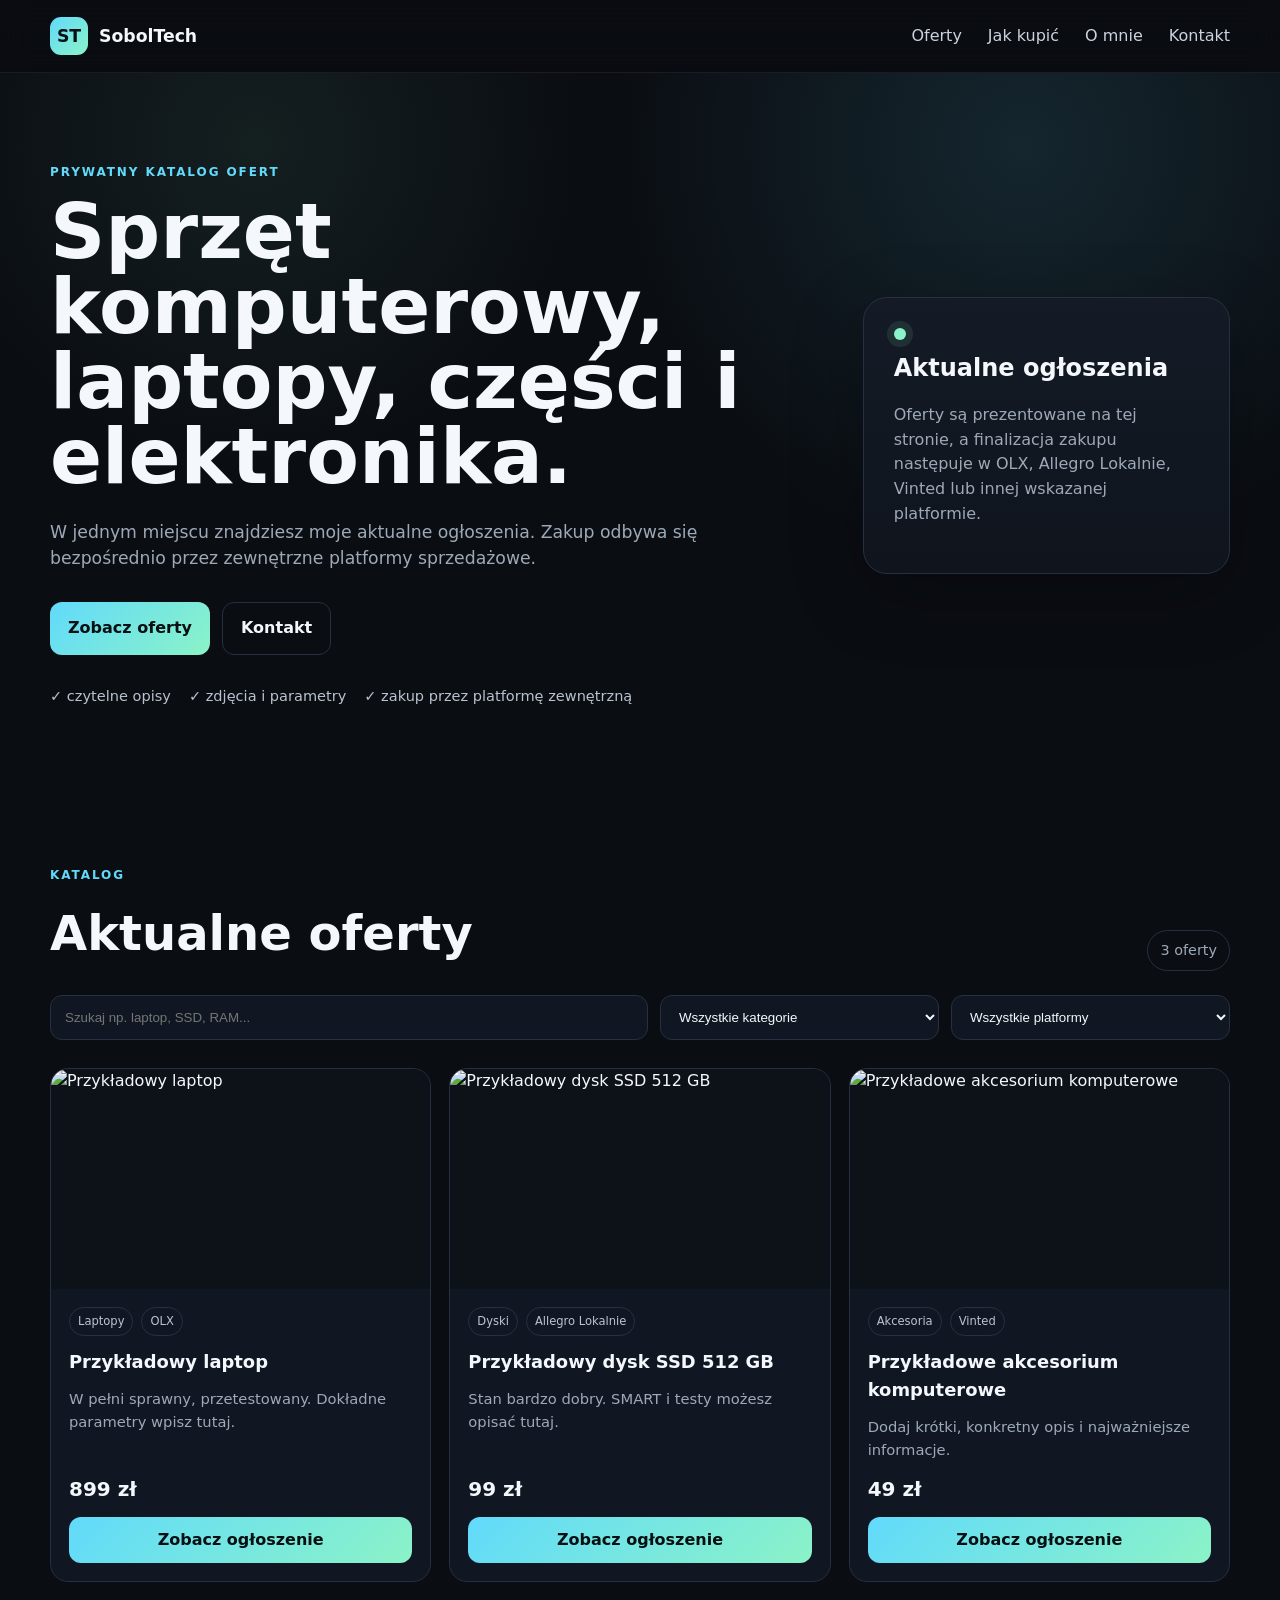
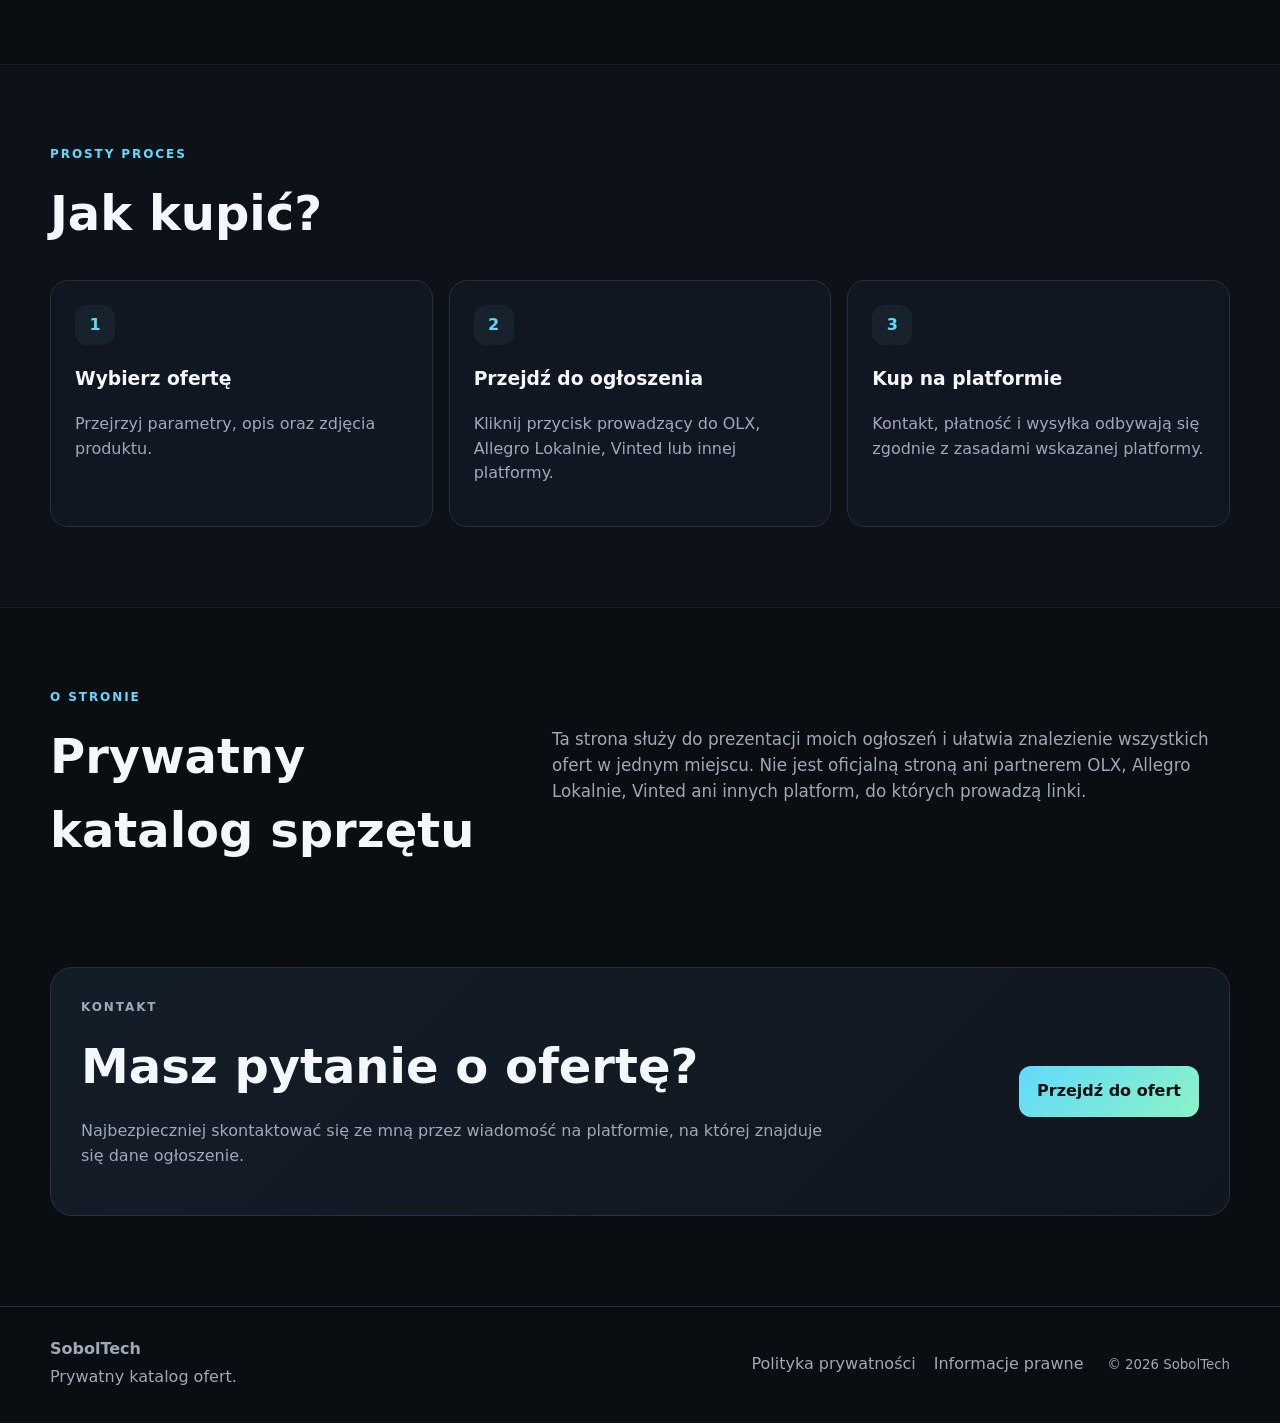
==== index.html @ be0f94f0 "Add files via upload" ====
<!doctype html>
<html lang="pl">
<head>
  <meta charset="utf-8" />
  <meta name="viewport" content="width=device-width, initial-scale=1" />
  <meta name="description" content="Prywatny katalog ofert sprzętu komputerowego, laptopów, części i elektroniki." />
  <title>SobolTech — sprzęt, części i elektronika</title>
  <link rel="stylesheet" href="styles.css" />
</head>
<body>
  <header class="site-header">
    <div class="container nav-wrap">
      <a class="brand" href="#start" aria-label="SobolTech — strona główna">
        <span class="brand-mark">ST</span>
        <span>SobolTech</span>
      </a>
      <button class="menu-btn" id="menuBtn" aria-label="Otwórz menu">☰</button>
      <nav id="mainNav">
        <a href="#oferty">Oferty</a>
        <a href="#jak-kupic">Jak kupić</a>
        <a href="#o-mnie">O mnie</a>
        <a href="#kontakt">Kontakt</a>
      </nav>
    </div>
  </header>

  <main>
    <section class="hero" id="start">
      <div class="container hero-grid">
        <div>
          <p class="eyebrow">PRYWATNY KATALOG OFERT</p>
          <h1>Sprzęt komputerowy, laptopy, części i elektronika.</h1>
          <p class="hero-text">W jednym miejscu znajdziesz moje aktualne ogłoszenia. Zakup odbywa się bezpośrednio przez zewnętrzne platformy sprzedażowe.</p>
          <div class="hero-actions">
            <a class="btn primary" href="#oferty">Zobacz oferty</a>
            <a class="btn ghost" href="#kontakt">Kontakt</a>
          </div>
          <div class="trust-row">
            <span>✓ czytelne opisy</span>
            <span>✓ zdjęcia i parametry</span>
            <span>✓ zakup przez platformę zewnętrzną</span>
          </div>
        </div>
        <aside class="hero-card">
          <div class="status-dot"></div>
          <h2>Aktualne ogłoszenia</h2>
          <p>Oferty są prezentowane na tej stronie, a finalizacja zakupu następuje w OLX, Allegro Lokalnie, Vinted lub innej wskazanej platformie.</p>
        </aside>
      </div>
    </section>

    <section class="catalog" id="oferty">
      <div class="container">
        <div class="section-head">
          <div>
            <p class="eyebrow">KATALOG</p>
            <h2>Aktualne oferty</h2>
          </div>
          <span id="resultsCount" class="count-badge"></span>
        </div>

        <div class="filters">
          <input id="searchInput" type="search" placeholder="Szukaj np. laptop, SSD, RAM..." />
          <select id="categoryFilter">
            <option value="all">Wszystkie kategorie</option>
          </select>
          <select id="platformFilter">
            <option value="all">Wszystkie platformy</option>
          </select>
        </div>

        <div id="productGrid" class="product-grid"></div>
      </div>
    </section>

    <section class="info-section" id="jak-kupic">
      <div class="container">
        <p class="eyebrow">PROSTY PROCES</p>
        <h2>Jak kupić?</h2>
        <div class="steps">
          <article><span>1</span><h3>Wybierz ofertę</h3><p>Przejrzyj parametry, opis oraz zdjęcia produktu.</p></article>
          <article><span>2</span><h3>Przejdź do ogłoszenia</h3><p>Kliknij przycisk prowadzący do OLX, Allegro Lokalnie, Vinted lub innej platformy.</p></article>
          <article><span>3</span><h3>Kup na platformie</h3><p>Kontakt, płatność i wysyłka odbywają się zgodnie z zasadami wskazanej platformy.</p></article>
        </div>
      </div>
    </section>

    <section class="about" id="o-mnie">
      <div class="container about-grid">
        <div>
          <p class="eyebrow">O STRONIE</p>
          <h2>Prywatny katalog sprzętu</h2>
        </div>
        <p>Ta strona służy do prezentacji moich ogłoszeń i ułatwia znalezienie wszystkich ofert w jednym miejscu. Nie jest oficjalną stroną ani partnerem OLX, Allegro Lokalnie, Vinted ani innych platform, do których prowadzą linki.</p>
      </div>
    </section>

    <section class="contact" id="kontakt">
      <div class="container contact-card">
        <div>
          <p class="eyebrow">KONTAKT</p>
          <h2>Masz pytanie o ofertę?</h2>
          <p>Najbezpieczniej skontaktować się ze mną przez wiadomość na platformie, na której znajduje się dane ogłoszenie.</p>
        </div>
        <a class="btn primary" href="#oferty">Przejdź do ofert</a>
      </div>
    </section>
  </main>

  <footer>
    <div class="container footer-wrap">
      <div>
        <strong>SobolTech</strong>
        <p>Prywatny katalog ofert.</p>
      </div>
      <div class="footer-links">
        <a href="privacy.html">Polityka prywatności</a>
        <a href="legal.html">Informacje prawne</a>
      </div>
      <small>© <span id="year"></span> SobolTech</small>
    </div>
  </footer>

  <script src="products.js"></script>
  <script src="app.js"></script>
</body>
</html>
---- styles.css ----
:root{
  --bg:#0a0d12;--panel:#111722;--panel2:#161d29;--text:#f4f7fb;--muted:#9ea9b8;--line:#263042;--accent:#61dafb;--accent2:#8bf3c7;--max:1180px
}
*{box-sizing:border-box}html{scroll-behavior:smooth}body{margin:0;font-family:Inter,system-ui,-apple-system,Segoe UI,Roboto,Arial,sans-serif;background:var(--bg);color:var(--text);line-height:1.55}a{color:inherit;text-decoration:none}.container{width:min(var(--max),calc(100% - 36px));margin:auto}.site-header{position:sticky;top:0;z-index:10;background:rgba(10,13,18,.84);backdrop-filter:blur(14px);border-bottom:1px solid rgba(255,255,255,.07)}.nav-wrap{height:72px;display:flex;align-items:center;justify-content:space-between}.brand{display:flex;align-items:center;gap:11px;font-weight:800;font-size:1.08rem}.brand-mark{width:38px;height:38px;border-radius:11px;background:linear-gradient(135deg,var(--accent),var(--accent2));display:grid;place-items:center;color:#071014;font-weight:900}.site-header nav{display:flex;gap:26px}.site-header nav a{color:#cbd3de}.site-header nav a:hover{color:#fff}.menu-btn{display:none;background:transparent;border:0;color:#fff;font-size:1.4rem}.hero{padding:90px 0 76px;background:radial-gradient(circle at 80% 10%,rgba(97,218,251,.12),transparent 35%),radial-gradient(circle at 20% 10%,rgba(139,243,199,.08),transparent 28%)}.hero-grid{display:grid;grid-template-columns:1.35fr .65fr;gap:50px;align-items:center}.eyebrow{font-size:.75rem;font-weight:800;letter-spacing:.16em;color:var(--accent);margin:0 0 12px}.hero h1{font-size:clamp(2.5rem,6vw,5.2rem);line-height:.98;margin:0 0 24px;max-width:900px}.hero-text{max-width:720px;color:var(--muted);font-size:1.08rem}.hero-actions{display:flex;gap:12px;margin-top:30px}.btn{display:inline-flex;align-items:center;justify-content:center;padding:13px 18px;border-radius:12px;font-weight:800;border:1px solid var(--line);transition:.2s}.btn.primary{background:linear-gradient(135deg,var(--accent),var(--accent2));color:#061012;border:0}.btn.primary:hover{transform:translateY(-1px);filter:brightness(1.05)}.btn.ghost:hover{background:#151c26}.trust-row{display:flex;flex-wrap:wrap;gap:18px;margin-top:30px;color:#b9c3d0;font-size:.91rem}.hero-card{background:linear-gradient(180deg,#141b26,#0f141d);border:1px solid var(--line);border-radius:24px;padding:30px;box-shadow:0 20px 70px rgba(0,0,0,.25)}.hero-card h2{margin:10px 0}.hero-card p{color:var(--muted)}.status-dot{width:12px;height:12px;border-radius:50%;background:var(--accent2);box-shadow:0 0 0 7px rgba(139,243,199,.1)}.catalog{padding:82px 0}.section-head{display:flex;align-items:end;justify-content:space-between;margin-bottom:24px}.section-head h2,.info-section h2,.about h2,.contact h2{font-size:clamp(2rem,4vw,3rem);margin:0}.count-badge{padding:8px 12px;border:1px solid var(--line);border-radius:999px;color:var(--muted);font-size:.9rem}.filters{display:grid;grid-template-columns:1.5fr .7fr .7fr;gap:12px;margin-bottom:28px}.filters input,.filters select{width:100%;background:var(--panel);border:1px solid var(--line);color:var(--text);padding:13px 14px;border-radius:12px;outline:none}.filters input:focus,.filters select:focus{border-color:#4d99ad}.product-grid{display:grid;grid-template-columns:repeat(3,1fr);gap:18px}.product-card{overflow:hidden;background:var(--panel);border:1px solid var(--line);border-radius:18px;display:flex;flex-direction:column}.product-card img{width:100%;height:220px;object-fit:cover;background:#0d1118}.product-body{padding:18px;display:flex;flex-direction:column;gap:12px;flex:1}.meta{display:flex;gap:8px;flex-wrap:wrap}.chip{font-size:.72rem;padding:5px 8px;border:1px solid var(--line);border-radius:999px;color:#b9c4d2}.product-card h3{margin:0;font-size:1.12rem}.desc{color:var(--muted);font-size:.92rem;margin:0}.price{font-size:1.25rem;font-weight:900;margin-top:auto}.product-actions{display:flex;gap:8px}.product-actions .btn{flex:1;padding:11px}.empty{grid-column:1/-1;padding:50px;text-align:center;border:1px dashed var(--line);border-radius:16px;color:var(--muted)}.info-section{padding:80px 0;background:#0d1118;border-top:1px solid rgba(255,255,255,.05);border-bottom:1px solid rgba(255,255,255,.05)}.steps{display:grid;grid-template-columns:repeat(3,1fr);gap:16px;margin-top:30px}.steps article{background:var(--panel);border:1px solid var(--line);padding:24px;border-radius:18px}.steps span{display:grid;place-items:center;width:40px;height:40px;border-radius:12px;background:#17222d;color:var(--accent);font-weight:900}.steps p{color:var(--muted)}.about{padding:80px 0}.about-grid{display:grid;grid-template-columns:.8fr 1.2fr;gap:50px;align-items:start}.about-grid>p{color:var(--muted);font-size:1.05rem;margin-top:38px}.contact{padding:20px 0 90px}.contact-card{background:linear-gradient(135deg,#131d28,#10161f);border:1px solid var(--line);border-radius:22px;padding:30px;display:flex;align-items:center;justify-content:space-between;gap:25px}.contact-card p{color:var(--muted);max-width:760px}footer{border-top:1px solid var(--line);padding:30px 0;color:var(--muted)}.footer-wrap{display:grid;grid-template-columns:1fr auto auto;gap:24px;align-items:center}.footer-wrap p{margin:3px 0}.footer-links{display:flex;gap:18px}.legal-page{padding:70px 0;max-width:850px}.legal-page h1{font-size:2.6rem}.legal-page h2{margin-top:32px}.legal-page p,.legal-page li{color:#b6c0cc}
@media(max-width:900px){.hero-grid,.about-grid{grid-template-columns:1fr}.product-grid{grid-template-columns:repeat(2,1fr)}.filters{grid-template-columns:1fr 1fr}.filters input{grid-column:1/-1}.steps{grid-template-columns:1fr}.footer-wrap{grid-template-columns:1fr}.hero{padding-top:64px}}
@media(max-width:640px){.menu-btn{display:block}.site-header nav{display:none;position:absolute;top:72px;left:0;right:0;background:#0e131b;border-bottom:1px solid var(--line);padding:18px;flex-direction:column}.site-header nav.open{display:flex}.product-grid{grid-template-columns:1fr}.filters{grid-template-columns:1fr}.filters input{grid-column:auto}.hero h1{font-size:2.6rem}.contact-card{align-items:flex-start;flex-direction:column}.trust-row{flex-direction:column;gap:8px}.footer-links{flex-direction:column;gap:8px}}
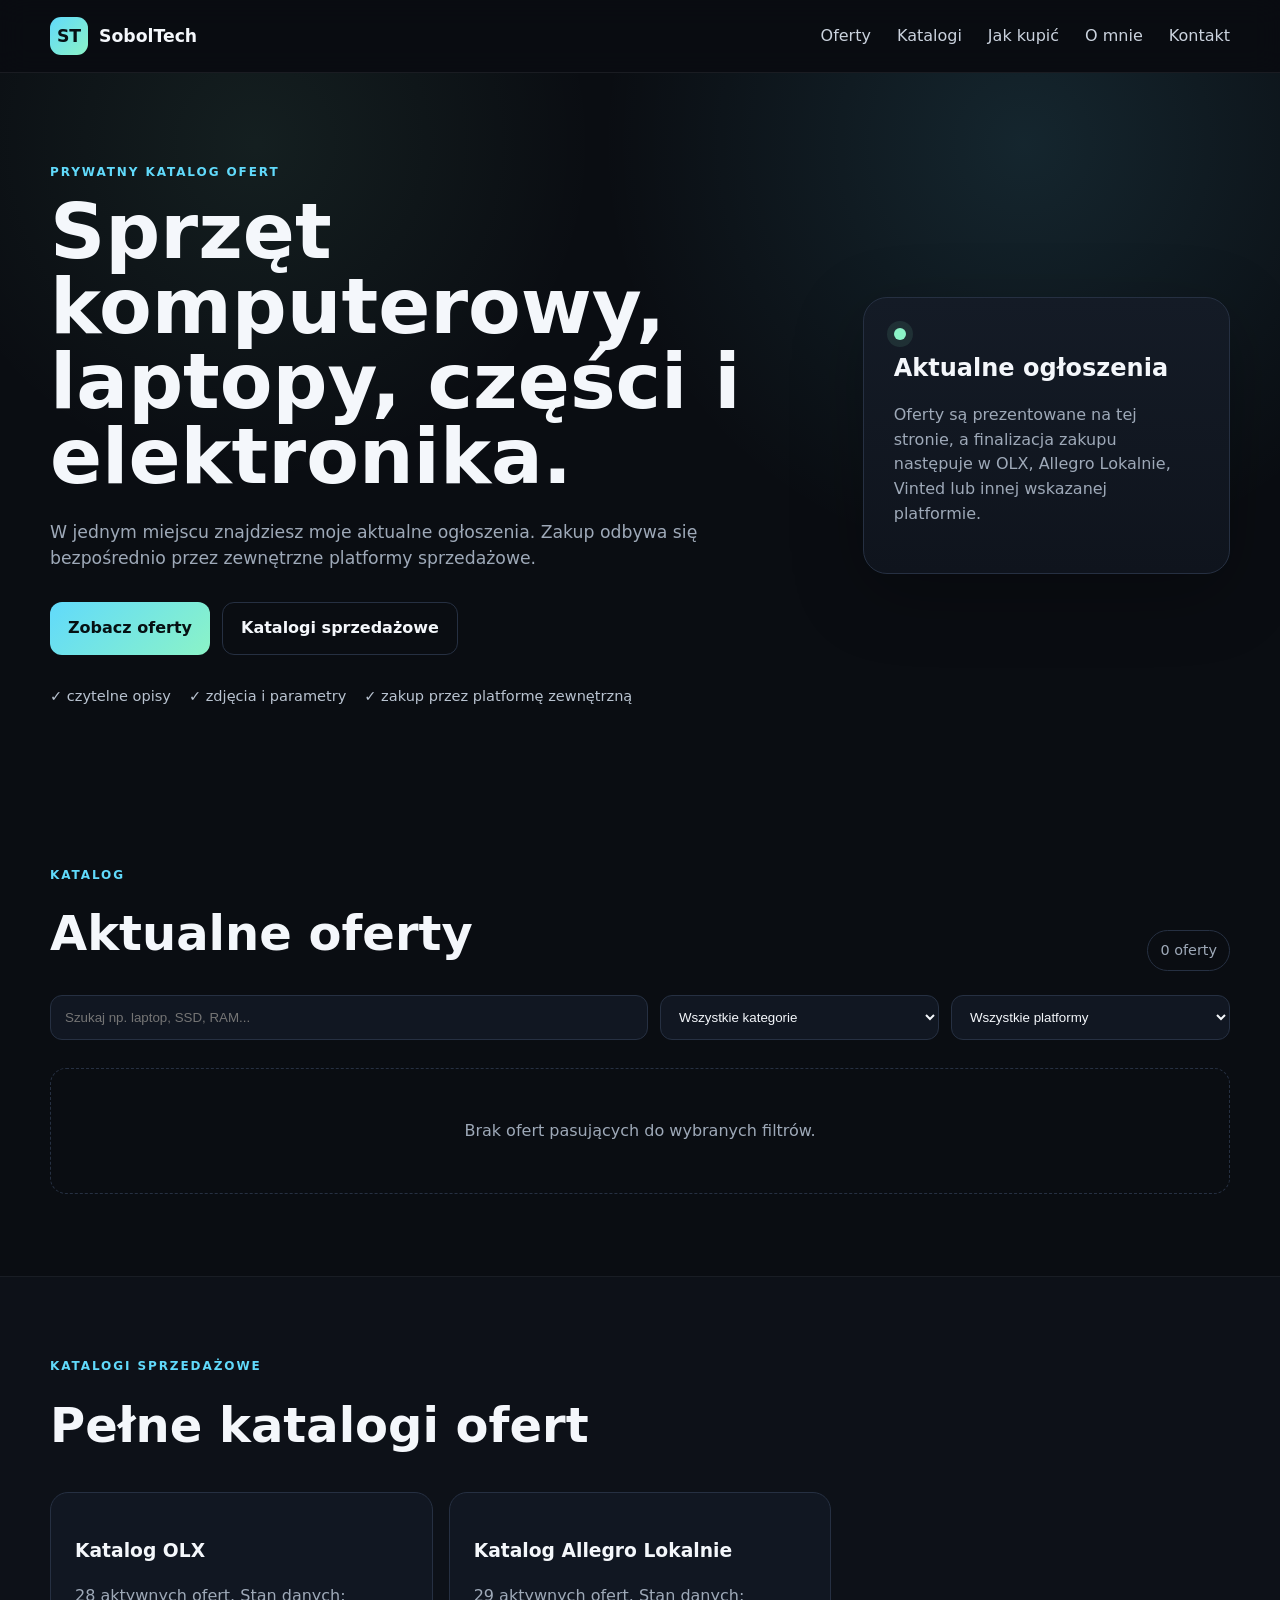
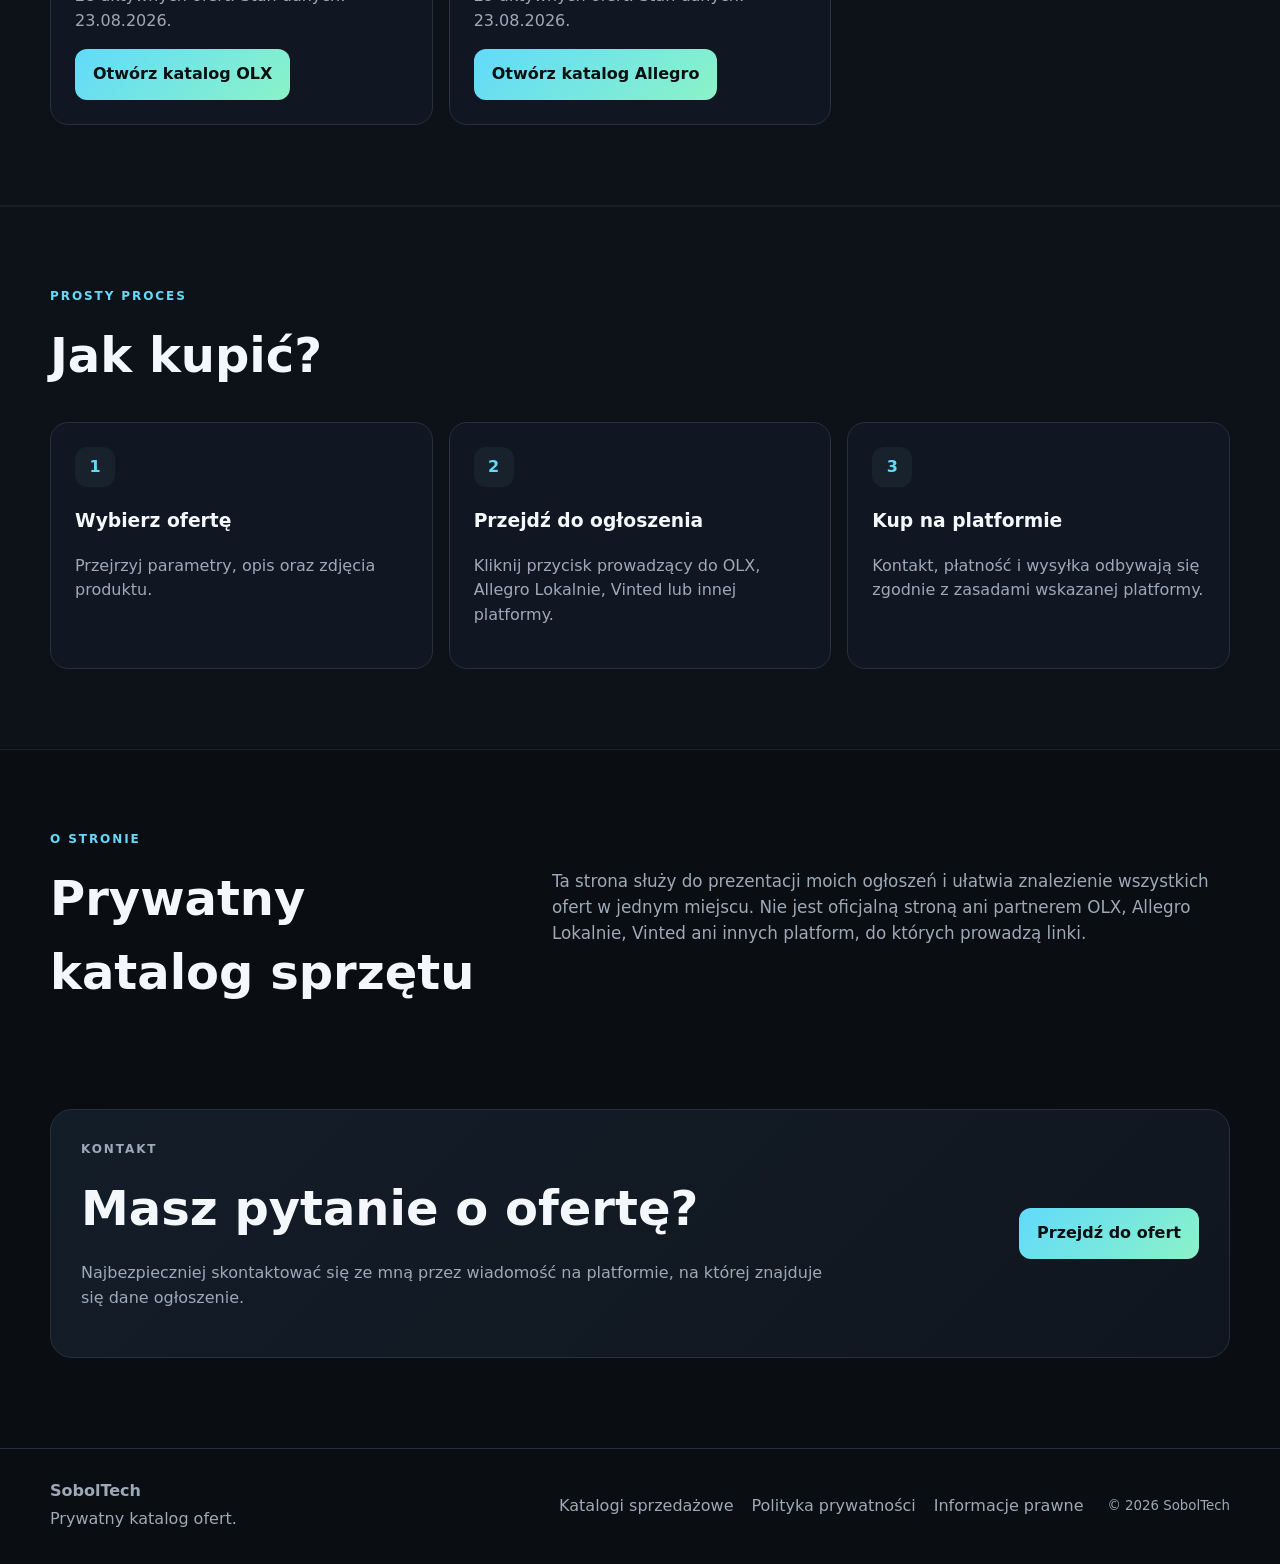
==== commit f4d2a0ec: "Dodaj katalogi OLX i Allegro Lokalnie na stronę" ====
--- a/index.html
+++ b/index.html
@@ -17,6 +17,7 @@
       <button class="menu-btn" id="menuBtn" aria-label="Otwórz menu">☰</button>
       <nav id="mainNav">
         <a href="#oferty">Oferty</a>
+        <a href="#katalogi">Katalogi</a>
         <a href="#jak-kupic">Jak kupić</a>
         <a href="#o-mnie">O mnie</a>
         <a href="#kontakt">Kontakt</a>
@@ -33,7 +34,7 @@
           <p class="hero-text">W jednym miejscu znajdziesz moje aktualne ogłoszenia. Zakup odbywa się bezpośrednio przez zewnętrzne platformy sprzedażowe.</p>
           <div class="hero-actions">
             <a class="btn primary" href="#oferty">Zobacz oferty</a>
-            <a class="btn ghost" href="#kontakt">Kontakt</a>
+            <a class="btn ghost" href="#katalogi">Katalogi sprzedażowe</a>
           </div>
           <div class="trust-row">
             <span>✓ czytelne opisy</span>
@@ -70,6 +71,25 @@
         </div>
 
         <div id="productGrid" class="product-grid"></div>
+      </div>
+    </section>
+
+    <section class="info-section" id="katalogi">
+      <div class="container">
+        <p class="eyebrow">KATALOGI SPRZEDAŻOWE</p>
+        <h2>Pełne katalogi ofert</h2>
+        <div class="steps">
+          <article>
+            <h3>Katalog OLX</h3>
+            <p>28 aktywnych ofert. Stan danych: 23.08.2026.</p>
+            <a class="btn primary" href="katalogi.html?platform=olx">Otwórz katalog OLX</a>
+          </article>
+          <article>
+            <h3>Katalog Allegro Lokalnie</h3>
+            <p>29 aktywnych ofert. Stan danych: 23.08.2026.</p>
+            <a class="btn primary" href="katalogi.html?platform=allegro">Otwórz katalog Allegro</a>
+          </article>
+        </div>
       </div>
     </section>
 
@@ -114,6 +134,7 @@
         <p>Prywatny katalog ofert.</p>
       </div>
       <div class="footer-links">
+        <a href="katalogi.html">Katalogi sprzedażowe</a>
         <a href="privacy.html">Polityka prywatności</a>
         <a href="legal.html">Informacje prawne</a>
       </div>
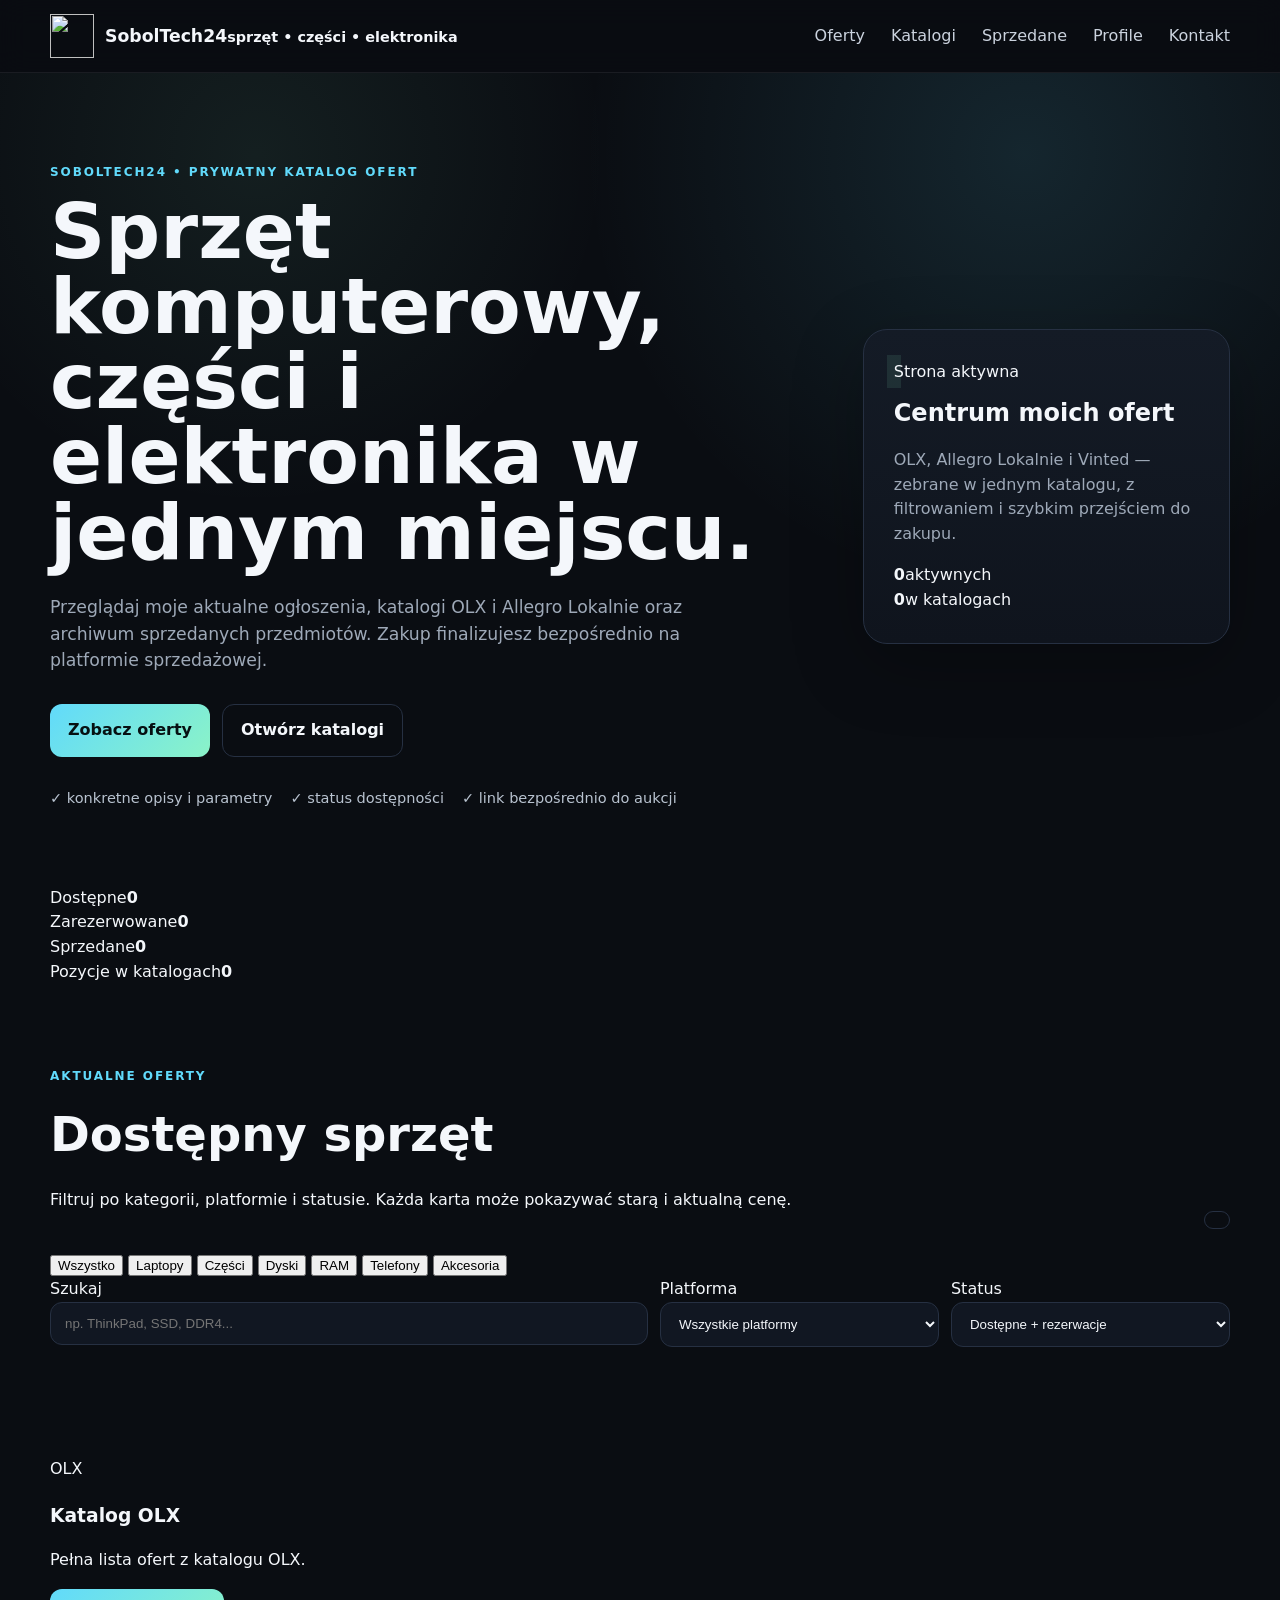
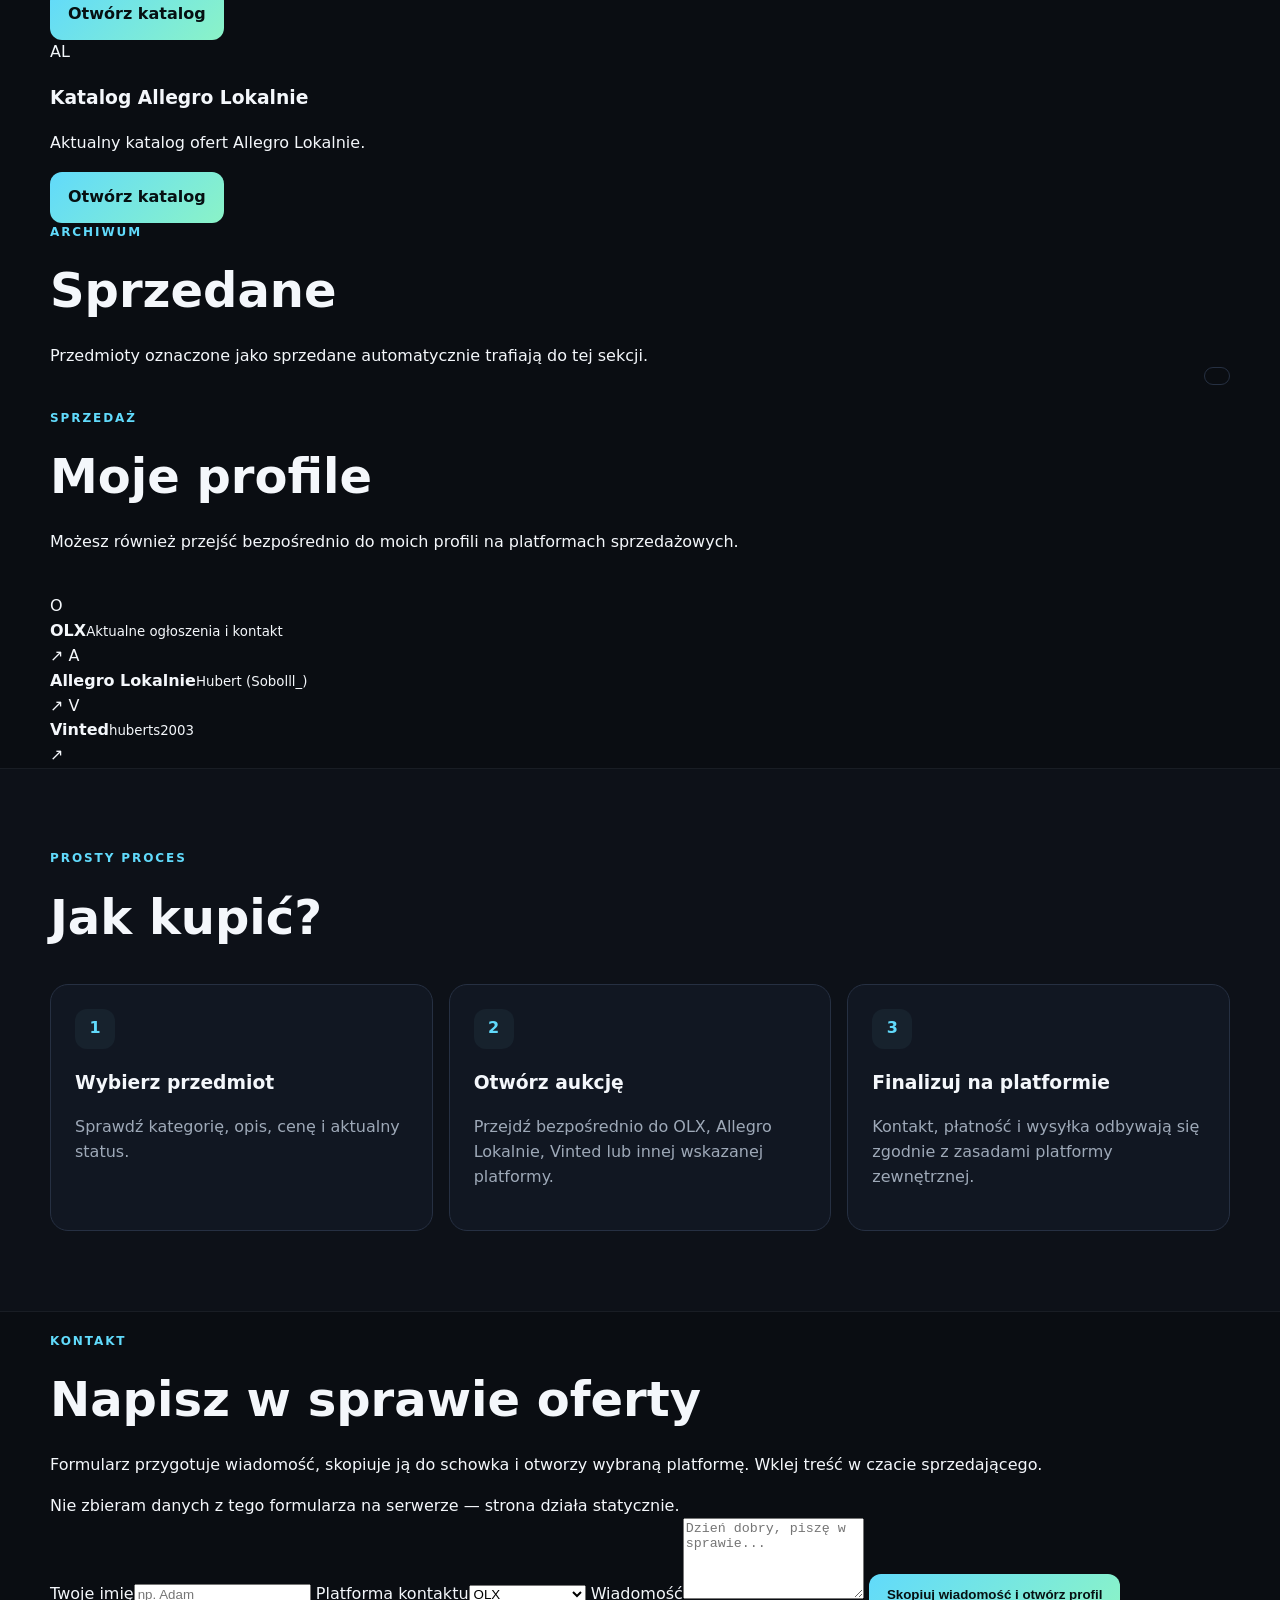
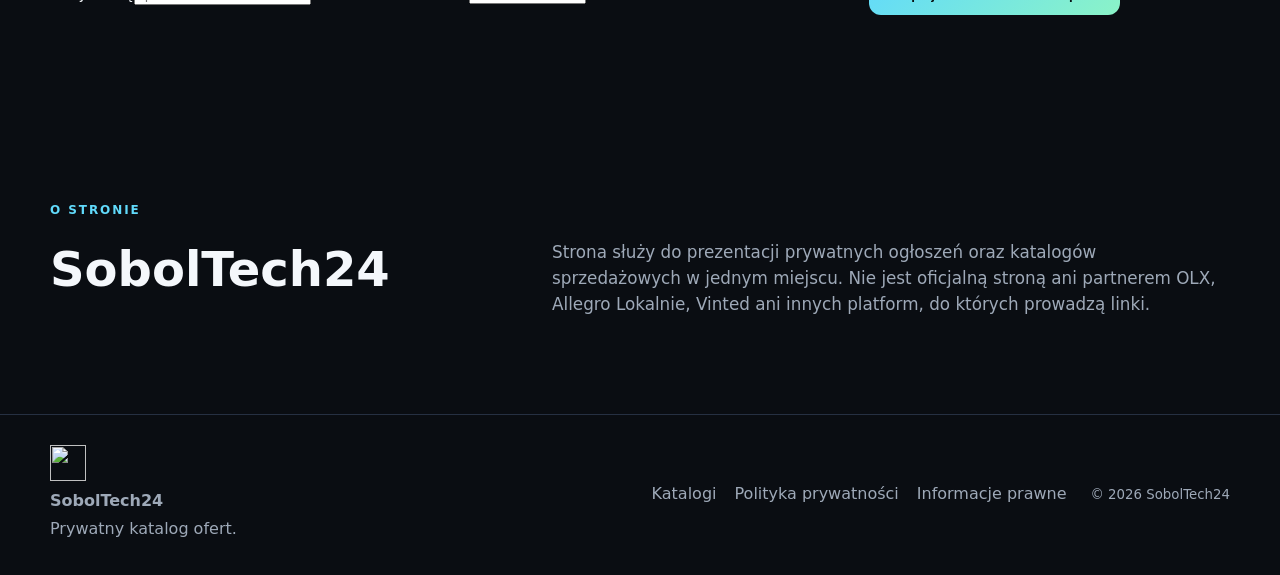
==== commit 916839be: "Rozbuduj stronę SobolTech24 o katalogi, statusy, profile i kontakt" ====
--- a/index.html
+++ b/index.html
@@ -3,23 +3,25 @@
 <head>
   <meta charset="utf-8" />
   <meta name="viewport" content="width=device-width, initial-scale=1" />
-  <meta name="description" content="Prywatny katalog ofert sprzętu komputerowego, laptopów, części i elektroniki." />
-  <title>SobolTech — sprzęt, części i elektronika</title>
+  <meta name="description" content="SobolTech24 — prywatny katalog sprzętu komputerowego, laptopów, części, elektroniki i aktualnych ofert sprzedażowych." />
+  <meta name="theme-color" content="#071017" />
+  <title>SobolTech24 — sprzęt, części i elektronika</title>
+  <link rel="icon" type="image/svg+xml" href="favicon.svg" />
   <link rel="stylesheet" href="styles.css" />
 </head>
 <body>
   <header class="site-header">
     <div class="container nav-wrap">
-      <a class="brand" href="#start" aria-label="SobolTech — strona główna">
-        <span class="brand-mark">ST</span>
-        <span>SobolTech</span>
+      <a class="brand" href="#start" aria-label="SobolTech24 — strona główna">
+        <img class="brand-logo" src="logo.svg" alt="" width="44" height="44" />
+        <span class="brand-copy"><strong>SobolTech24</strong><small>sprzęt • części • elektronika</small></span>
       </a>
-      <button class="menu-btn" id="menuBtn" aria-label="Otwórz menu">☰</button>
+      <button class="menu-btn" id="menuBtn" aria-label="Otwórz menu" aria-expanded="false">☰</button>
       <nav id="mainNav">
         <a href="#oferty">Oferty</a>
-        <a href="#katalogi">Katalogi</a>
-        <a href="#jak-kupic">Jak kupić</a>
-        <a href="#o-mnie">O mnie</a>
+        <a href="katalogi.html">Katalogi</a>
+        <a href="#sprzedane">Sprzedane</a>
+        <a href="#profile">Profile</a>
         <a href="#kontakt">Kontakt</a>
       </nav>
     </div>
@@ -29,24 +31,37 @@
     <section class="hero" id="start">
       <div class="container hero-grid">
         <div>
-          <p class="eyebrow">PRYWATNY KATALOG OFERT</p>
-          <h1>Sprzęt komputerowy, laptopy, części i elektronika.</h1>
-          <p class="hero-text">W jednym miejscu znajdziesz moje aktualne ogłoszenia. Zakup odbywa się bezpośrednio przez zewnętrzne platformy sprzedażowe.</p>
+          <p class="eyebrow">SOBOLTECH24 • PRYWATNY KATALOG OFERT</p>
+          <h1>Sprzęt komputerowy, części i elektronika w jednym miejscu.</h1>
+          <p class="hero-text">Przeglądaj moje aktualne ogłoszenia, katalogi OLX i Allegro Lokalnie oraz archiwum sprzedanych przedmiotów. Zakup finalizujesz bezpośrednio na platformie sprzedażowej.</p>
           <div class="hero-actions">
             <a class="btn primary" href="#oferty">Zobacz oferty</a>
-            <a class="btn ghost" href="#katalogi">Katalogi sprzedażowe</a>
+            <a class="btn ghost" href="katalogi.html">Otwórz katalogi</a>
           </div>
           <div class="trust-row">
-            <span>✓ czytelne opisy</span>
-            <span>✓ zdjęcia i parametry</span>
-            <span>✓ zakup przez platformę zewnętrzną</span>
+            <span>✓ konkretne opisy i parametry</span>
+            <span>✓ status dostępności</span>
+            <span>✓ link bezpośrednio do aukcji</span>
           </div>
         </div>
         <aside class="hero-card">
-          <div class="status-dot"></div>
-          <h2>Aktualne ogłoszenia</h2>
-          <p>Oferty są prezentowane na tej stronie, a finalizacja zakupu następuje w OLX, Allegro Lokalnie, Vinted lub innej wskazanej platformie.</p>
+          <div class="hero-card-top"><span class="status-dot"></span><span>Strona aktywna</span></div>
+          <h2>Centrum moich ofert</h2>
+          <p>OLX, Allegro Lokalnie i Vinted — zebrane w jednym katalogu, z filtrowaniem i szybkim przejściem do zakupu.</p>
+          <div class="mini-stats">
+            <div><b id="heroActiveCount">0</b><span>aktywnych</span></div>
+            <div><b id="heroCatalogCount">0</b><span>w katalogach</span></div>
+          </div>
         </aside>
+      </div>
+    </section>
+
+    <section class="stats-section" aria-label="Statystyki ofert">
+      <div class="container stats-grid">
+        <article><span class="stat-label">Dostępne</span><strong id="availableCount">0</strong></article>
+        <article><span class="stat-label">Zarezerwowane</span><strong id="reservedCount">0</strong></article>
+        <article><span class="stat-label">Sprzedane</span><strong id="soldCount">0</strong></article>
+        <article><span class="stat-label">Pozycje w katalogach</span><strong id="catalogCount">0</strong></article>
       </div>
     </section>
 
@@ -54,41 +69,67 @@
       <div class="container">
         <div class="section-head">
           <div>
-            <p class="eyebrow">KATALOG</p>
-            <h2>Aktualne oferty</h2>
+            <p class="eyebrow">AKTUALNE OFERTY</p>
+            <h2>Dostępny sprzęt</h2>
+            <p class="section-copy">Filtruj po kategorii, platformie i statusie. Każda karta może pokazywać starą i aktualną cenę.</p>
           </div>
           <span id="resultsCount" class="count-badge"></span>
         </div>
 
+        <div class="category-chips" id="categoryChips" aria-label="Kategorie">
+          <button class="category-chip active" data-category="all">Wszystko</button>
+          <button class="category-chip" data-category="Laptopy">Laptopy</button>
+          <button class="category-chip" data-category="Części">Części</button>
+          <button class="category-chip" data-category="Dyski">Dyski</button>
+          <button class="category-chip" data-category="RAM">RAM</button>
+          <button class="category-chip" data-category="Telefony">Telefony</button>
+          <button class="category-chip" data-category="Akcesoria">Akcesoria</button>
+        </div>
+
         <div class="filters">
-          <input id="searchInput" type="search" placeholder="Szukaj np. laptop, SSD, RAM..." />
-          <select id="categoryFilter">
-            <option value="all">Wszystkie kategorie</option>
-          </select>
-          <select id="platformFilter">
-            <option value="all">Wszystkie platformy</option>
-          </select>
+          <label class="field search-field"><span>Szukaj</span><input id="searchInput" type="search" placeholder="np. ThinkPad, SSD, DDR4..." /></label>
+          <label class="field"><span>Platforma</span><select id="platformFilter"><option value="all">Wszystkie platformy</option></select></label>
+          <label class="field"><span>Status</span><select id="statusFilter"><option value="all">Dostępne + rezerwacje</option><option value="available">Dostępny</option><option value="reserved">Zarezerwowany</option></select></label>
         </div>
 
         <div id="productGrid" class="product-grid"></div>
       </div>
     </section>
 
-    <section class="info-section" id="katalogi">
+    <section class="catalog-cta">
+      <div class="container catalog-cta-grid">
+        <article>
+          <span class="platform-badge olx">OLX</span>
+          <h3>Katalog OLX</h3>
+          <p>Pełna lista ofert z katalogu OLX.</p>
+          <a class="btn primary" href="katalogi.html?platform=olx">Otwórz katalog</a>
+        </article>
+        <article>
+          <span class="platform-badge allegro">AL</span>
+          <h3>Katalog Allegro Lokalnie</h3>
+          <p>Aktualny katalog ofert Allegro Lokalnie.</p>
+          <a class="btn primary" href="katalogi.html?platform=allegro">Otwórz katalog</a>
+        </article>
+      </div>
+    </section>
+
+    <section class="sold-section" id="sprzedane">
       <div class="container">
-        <p class="eyebrow">KATALOGI SPRZEDAŻOWE</p>
-        <h2>Pełne katalogi ofert</h2>
-        <div class="steps">
-          <article>
-            <h3>Katalog OLX</h3>
-            <p>28 aktywnych ofert. Stan danych: 23.08.2026.</p>
-            <a class="btn primary" href="katalogi.html?platform=olx">Otwórz katalog OLX</a>
-          </article>
-          <article>
-            <h3>Katalog Allegro Lokalnie</h3>
-            <p>29 aktywnych ofert. Stan danych: 23.08.2026.</p>
-            <a class="btn primary" href="katalogi.html?platform=allegro">Otwórz katalog Allegro</a>
-          </article>
+        <div class="section-head">
+          <div><p class="eyebrow">ARCHIWUM</p><h2>Sprzedane</h2><p class="section-copy">Przedmioty oznaczone jako sprzedane automatycznie trafiają do tej sekcji.</p></div>
+          <span id="soldResultsCount" class="count-badge"></span>
+        </div>
+        <div id="soldGrid" class="product-grid sold-grid"></div>
+      </div>
+    </section>
+
+    <section class="profiles" id="profile">
+      <div class="container">
+        <div class="section-head"><div><p class="eyebrow">SPRZEDAŻ</p><h2>Moje profile</h2><p class="section-copy">Możesz również przejść bezpośrednio do moich profili na platformach sprzedażowych.</p></div></div>
+        <div class="profile-grid">
+          <a class="profile-card" href="https://www.olx.pl/oferty/uzytkownik/4QzZV/" target="_blank" rel="noopener noreferrer"><span class="profile-icon">O</span><div><strong>OLX</strong><small>Aktualne ogłoszenia i kontakt</small></div><span class="arrow">↗</span></a>
+          <a class="profile-card" href="https://allegrolokalnie.pl/uzytkownik/Sobolll_" target="_blank" rel="noopener noreferrer"><span class="profile-icon">A</span><div><strong>Allegro Lokalnie</strong><small>Hubert (Sobolll_)</small></div><span class="arrow">↗</span></a>
+          <a class="profile-card" href="https://www.vinted.pl/member/3175187738-huberts2003" target="_blank" rel="noopener noreferrer"><span class="profile-icon">V</span><div><strong>Vinted</strong><small>huberts2003</small></div><span class="arrow">↗</span></a>
         </div>
       </div>
     </section>
@@ -98,51 +139,49 @@
         <p class="eyebrow">PROSTY PROCES</p>
         <h2>Jak kupić?</h2>
         <div class="steps">
-          <article><span>1</span><h3>Wybierz ofertę</h3><p>Przejrzyj parametry, opis oraz zdjęcia produktu.</p></article>
-          <article><span>2</span><h3>Przejdź do ogłoszenia</h3><p>Kliknij przycisk prowadzący do OLX, Allegro Lokalnie, Vinted lub innej platformy.</p></article>
-          <article><span>3</span><h3>Kup na platformie</h3><p>Kontakt, płatność i wysyłka odbywają się zgodnie z zasadami wskazanej platformy.</p></article>
+          <article><span>1</span><h3>Wybierz przedmiot</h3><p>Sprawdź kategorię, opis, cenę i aktualny status.</p></article>
+          <article><span>2</span><h3>Otwórz aukcję</h3><p>Przejdź bezpośrednio do OLX, Allegro Lokalnie, Vinted lub innej wskazanej platformy.</p></article>
+          <article><span>3</span><h3>Finalizuj na platformie</h3><p>Kontakt, płatność i wysyłka odbywają się zgodnie z zasadami platformy zewnętrznej.</p></article>
         </div>
+      </div>
+    </section>
+
+    <section class="contact" id="kontakt">
+      <div class="container contact-layout">
+        <div class="contact-intro">
+          <p class="eyebrow">KONTAKT</p>
+          <h2>Napisz w sprawie oferty</h2>
+          <p>Formularz przygotuje wiadomość, skopiuje ją do schowka i otworzy wybraną platformę. Wklej treść w czacie sprzedającego.</p>
+          <div class="contact-note">Nie zbieram danych z tego formularza na serwerze — strona działa statycznie.</div>
+        </div>
+        <form id="contactForm" class="contact-form">
+          <label class="field"><span>Twoje imię</span><input id="contactName" name="name" maxlength="80" placeholder="np. Adam" /></label>
+          <label class="field"><span>Platforma kontaktu</span><select id="contactPlatform" name="platform"><option value="olx">OLX</option><option value="allegro">Allegro Lokalnie</option><option value="vinted">Vinted</option></select></label>
+          <label class="field full"><span>Wiadomość</span><textarea id="contactMessage" name="message" rows="5" required maxlength="1500" placeholder="Dzień dobry, piszę w sprawie..."></textarea></label>
+          <button class="btn primary full" type="submit">Skopiuj wiadomość i otwórz profil</button>
+          <p id="contactStatus" class="form-status full" role="status"></p>
+        </form>
       </div>
     </section>
 
     <section class="about" id="o-mnie">
       <div class="container about-grid">
-        <div>
-          <p class="eyebrow">O STRONIE</p>
-          <h2>Prywatny katalog sprzętu</h2>
-        </div>
-        <p>Ta strona służy do prezentacji moich ogłoszeń i ułatwia znalezienie wszystkich ofert w jednym miejscu. Nie jest oficjalną stroną ani partnerem OLX, Allegro Lokalnie, Vinted ani innych platform, do których prowadzą linki.</p>
-      </div>
-    </section>
-
-    <section class="contact" id="kontakt">
-      <div class="container contact-card">
-        <div>
-          <p class="eyebrow">KONTAKT</p>
-          <h2>Masz pytanie o ofertę?</h2>
-          <p>Najbezpieczniej skontaktować się ze mną przez wiadomość na platformie, na której znajduje się dane ogłoszenie.</p>
-        </div>
-        <a class="btn primary" href="#oferty">Przejdź do ofert</a>
+        <div><p class="eyebrow">O STRONIE</p><h2>SobolTech24</h2></div>
+        <p>Strona służy do prezentacji prywatnych ogłoszeń oraz katalogów sprzedażowych w jednym miejscu. Nie jest oficjalną stroną ani partnerem OLX, Allegro Lokalnie, Vinted ani innych platform, do których prowadzą linki.</p>
       </div>
     </section>
   </main>
 
   <footer>
     <div class="container footer-wrap">
-      <div>
-        <strong>SobolTech</strong>
-        <p>Prywatny katalog ofert.</p>
-      </div>
-      <div class="footer-links">
-        <a href="katalogi.html">Katalogi sprzedażowe</a>
-        <a href="privacy.html">Polityka prywatności</a>
-        <a href="legal.html">Informacje prawne</a>
-      </div>
-      <small>© <span id="year"></span> SobolTech</small>
+      <a class="footer-brand" href="#start"><img src="logo.svg" alt="" width="36" height="36" /><div><strong>SobolTech24</strong><p>Prywatny katalog ofert.</p></div></a>
+      <div class="footer-links"><a href="katalogi.html">Katalogi</a><a href="privacy.html">Polityka prywatności</a><a href="legal.html">Informacje prawne</a></div>
+      <small>© <span id="year"></span> SobolTech24</small>
     </div>
   </footer>
 
   <script src="products.js"></script>
+  <script src="katalogi-data.js"></script>
   <script src="app.js"></script>
 </body>
 </html>
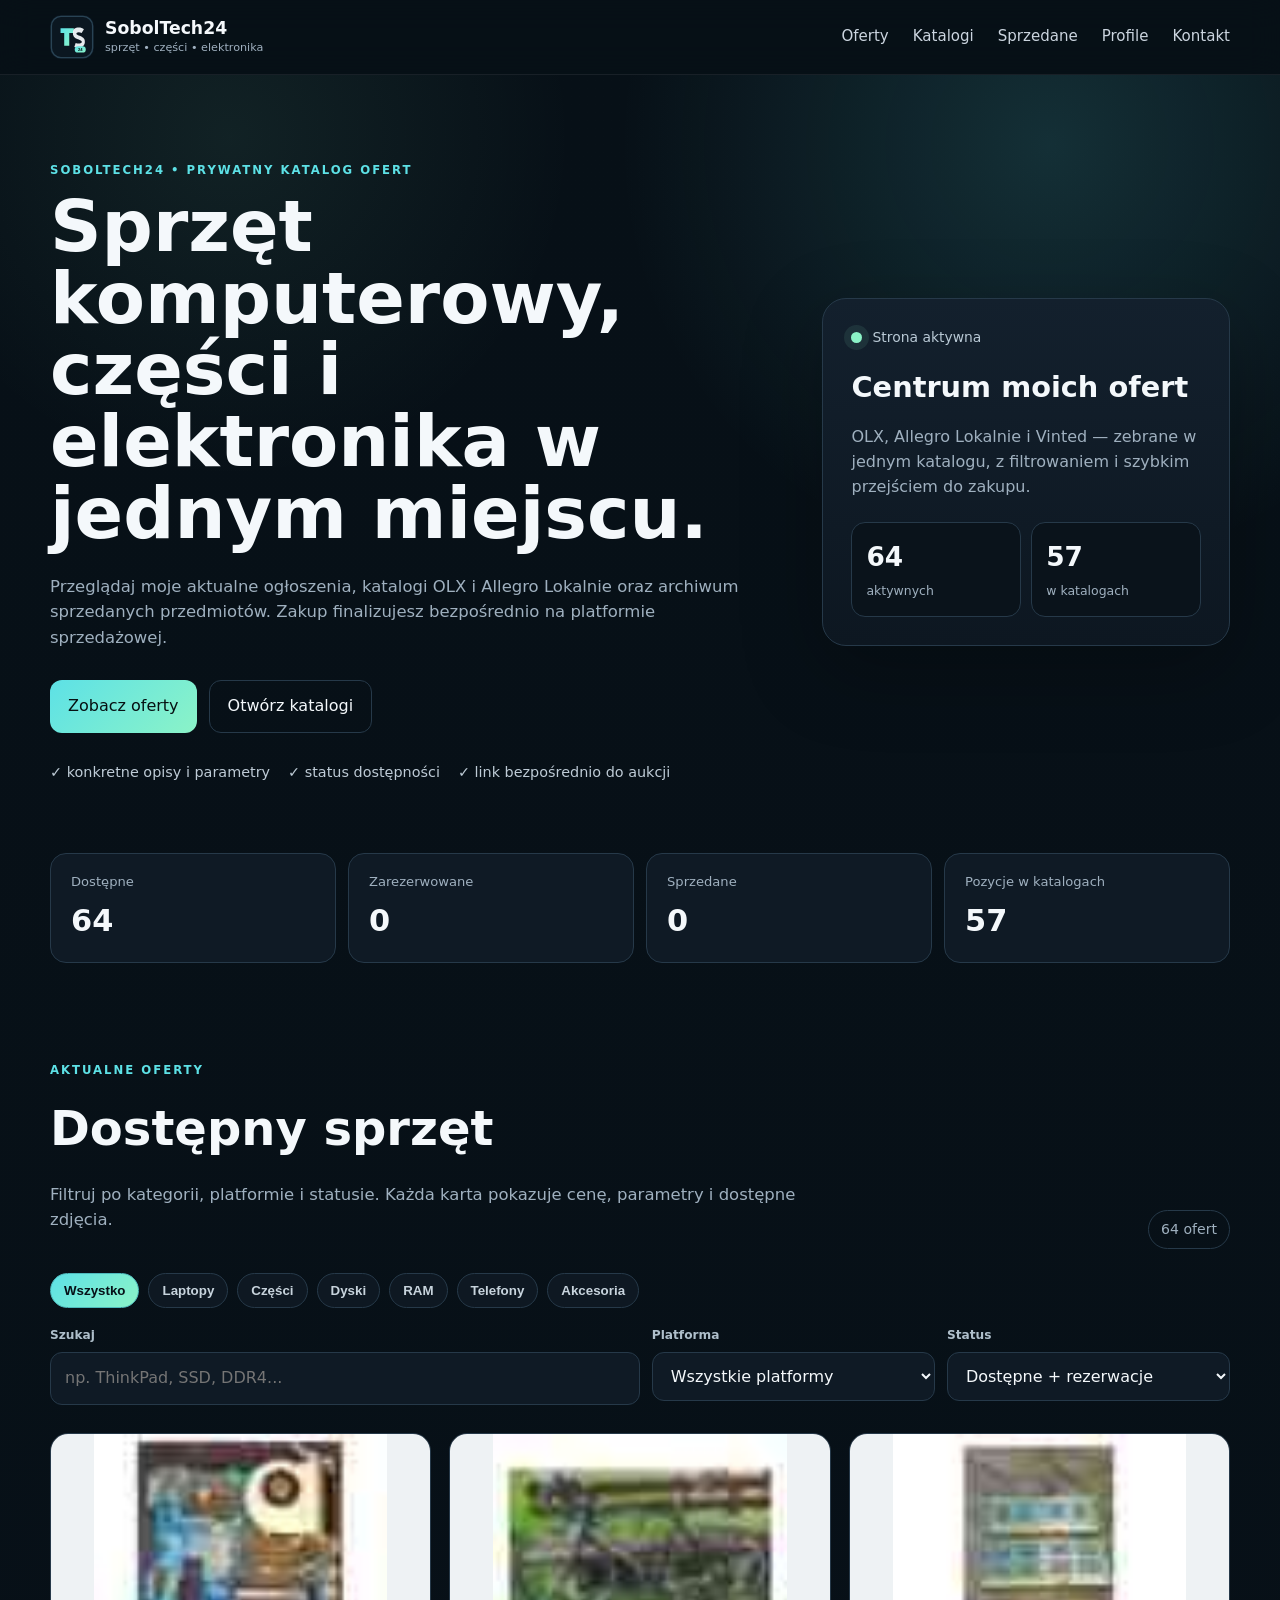
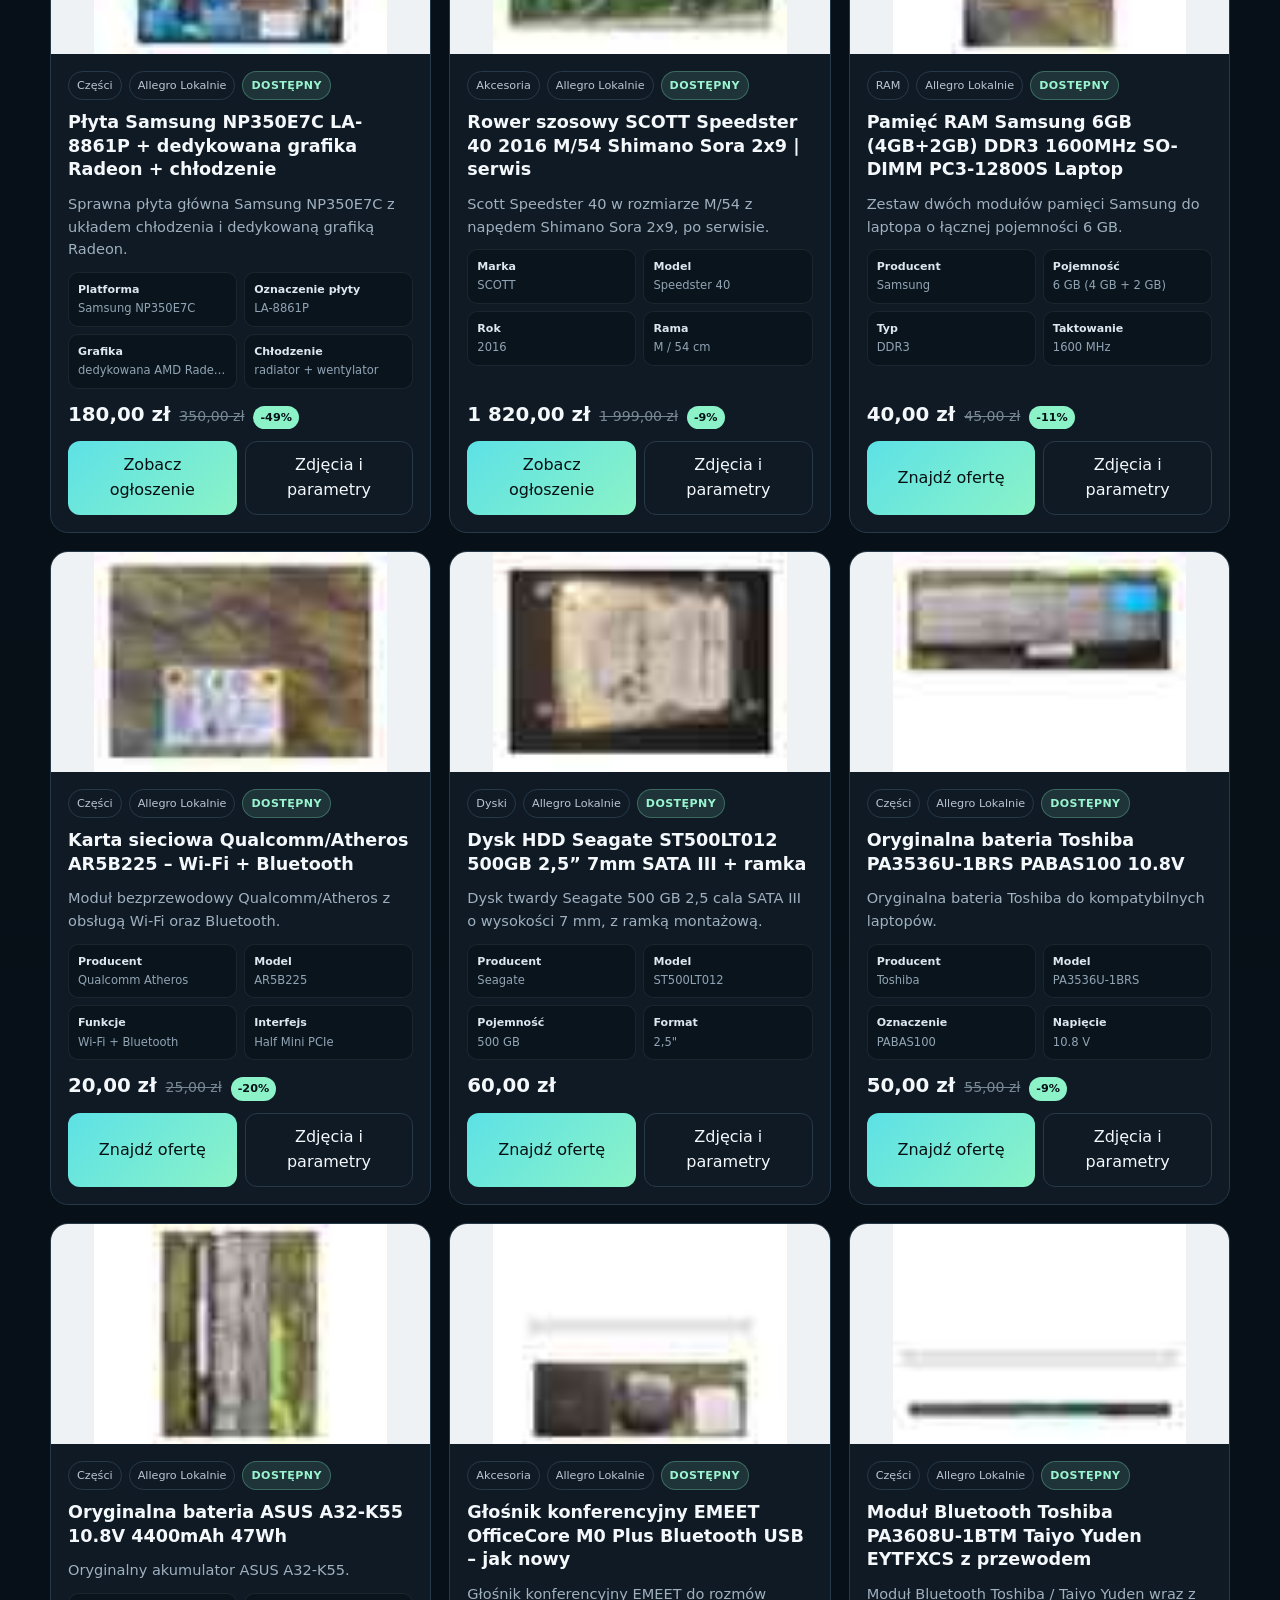
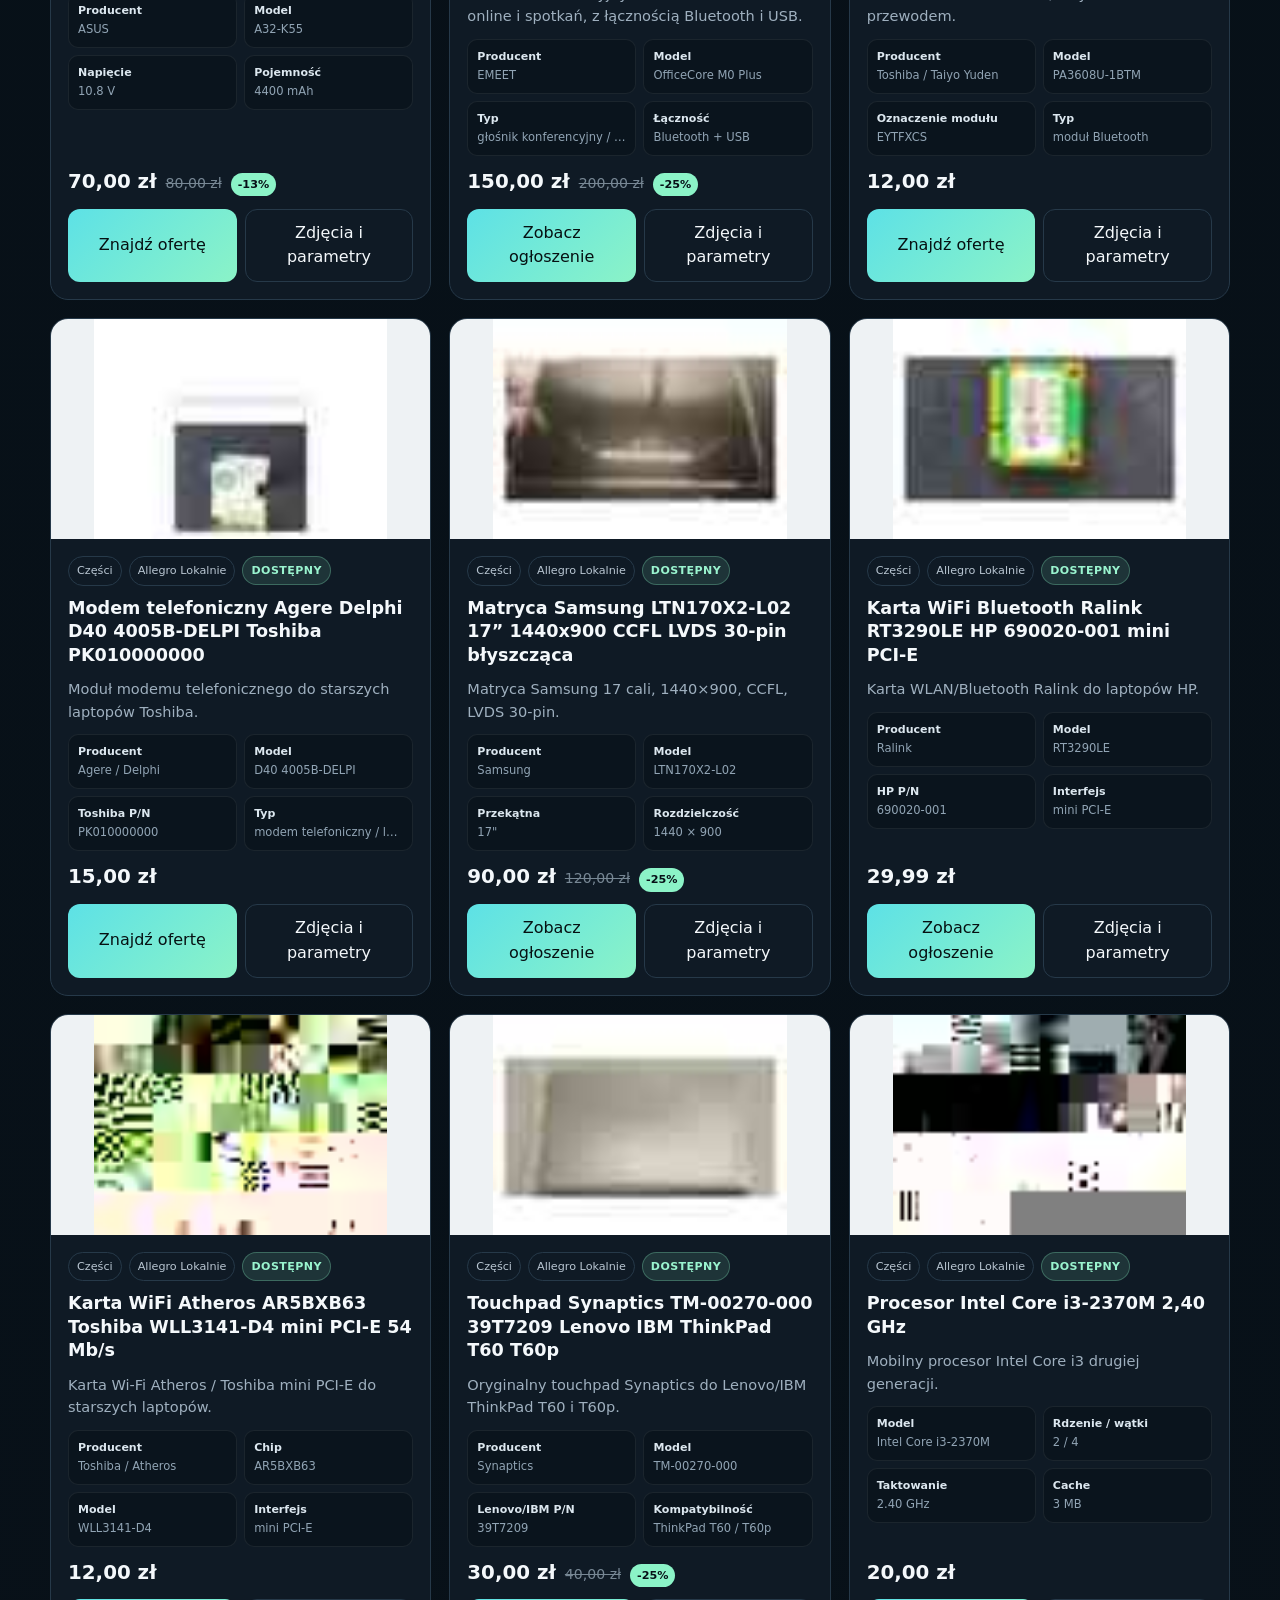
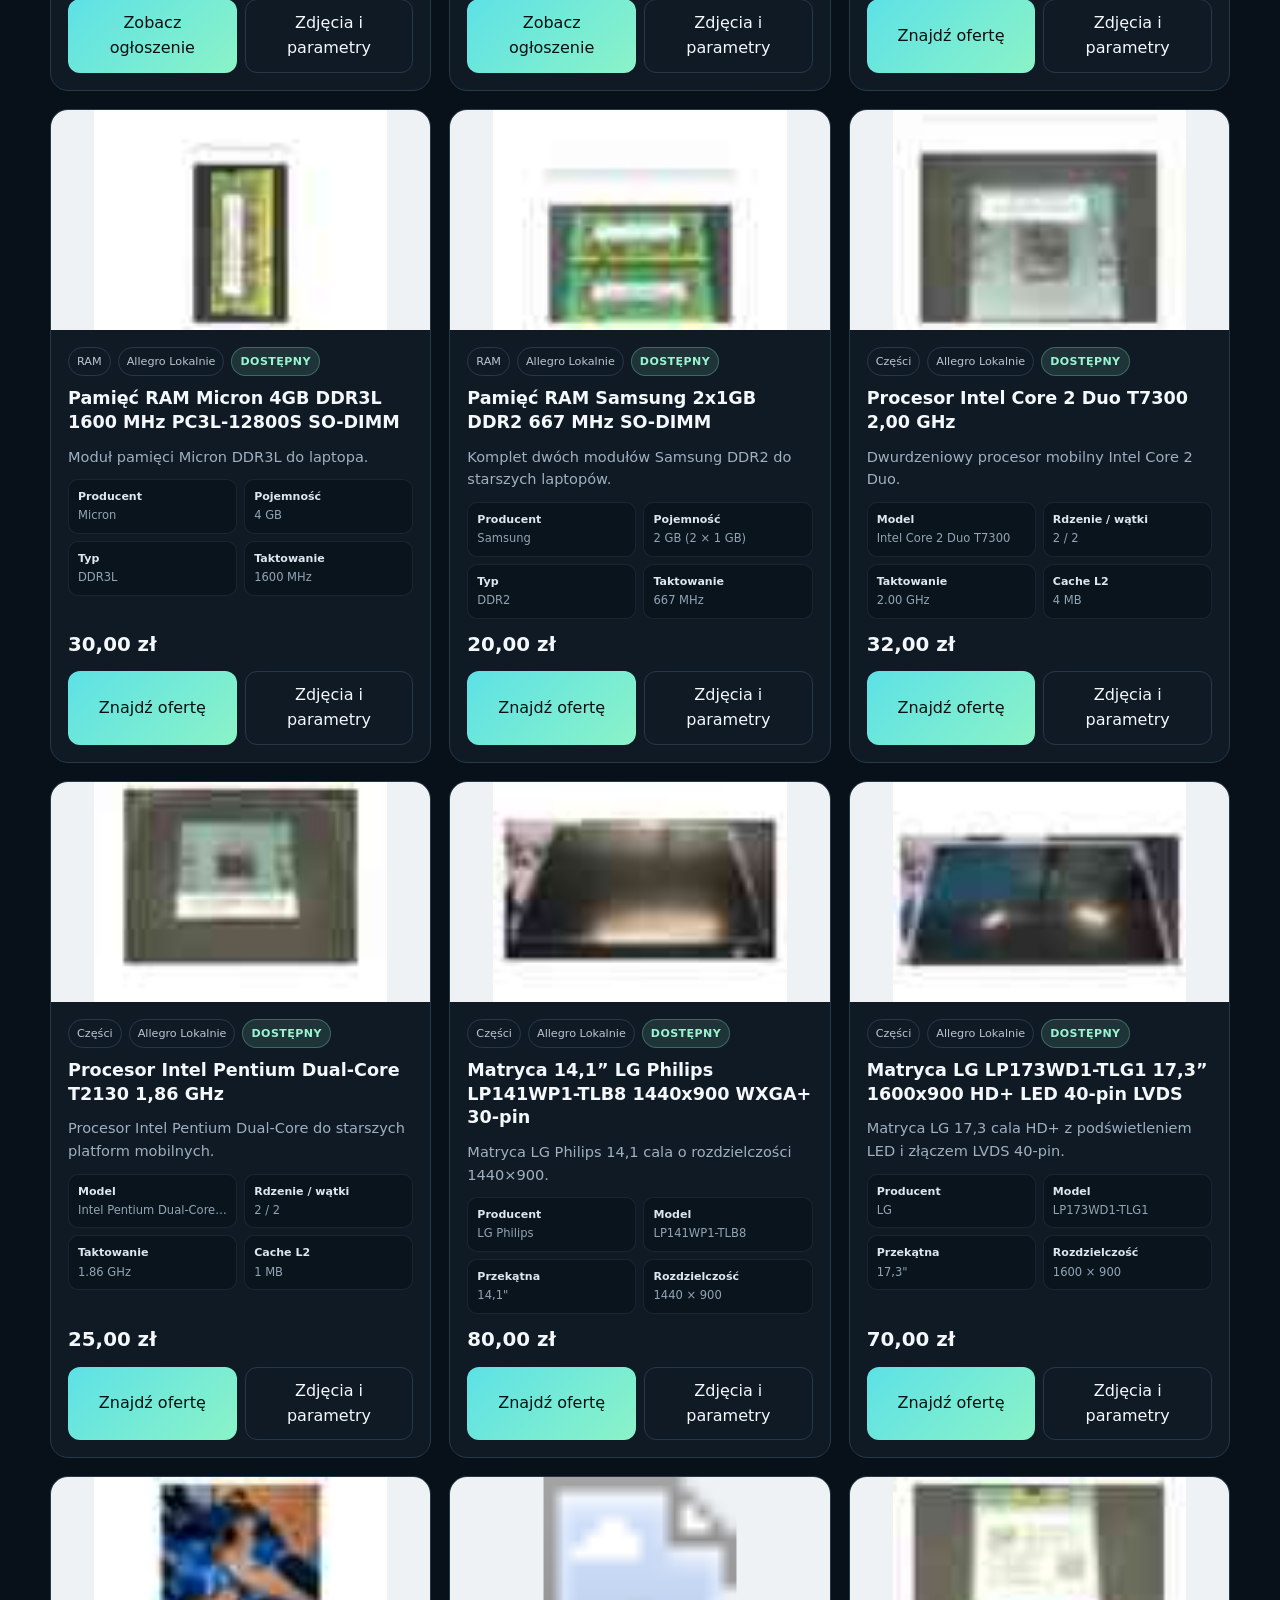
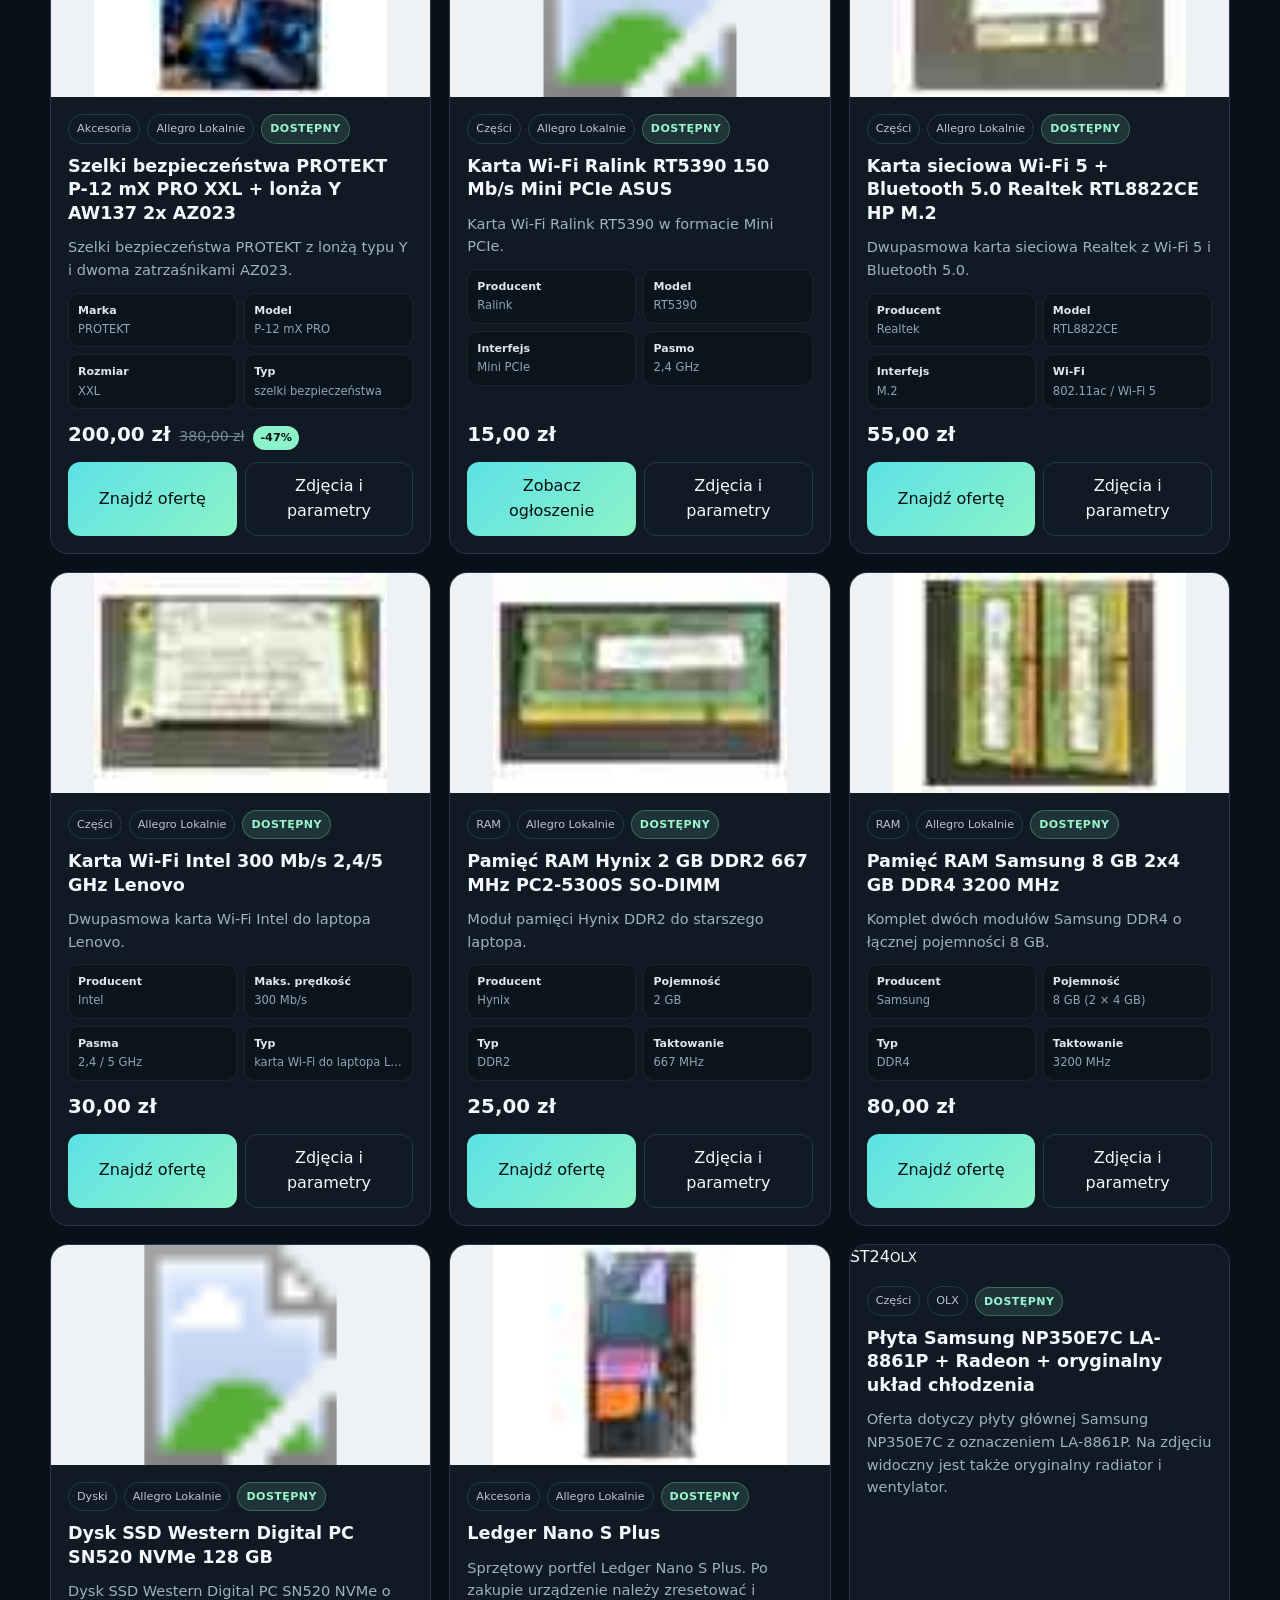
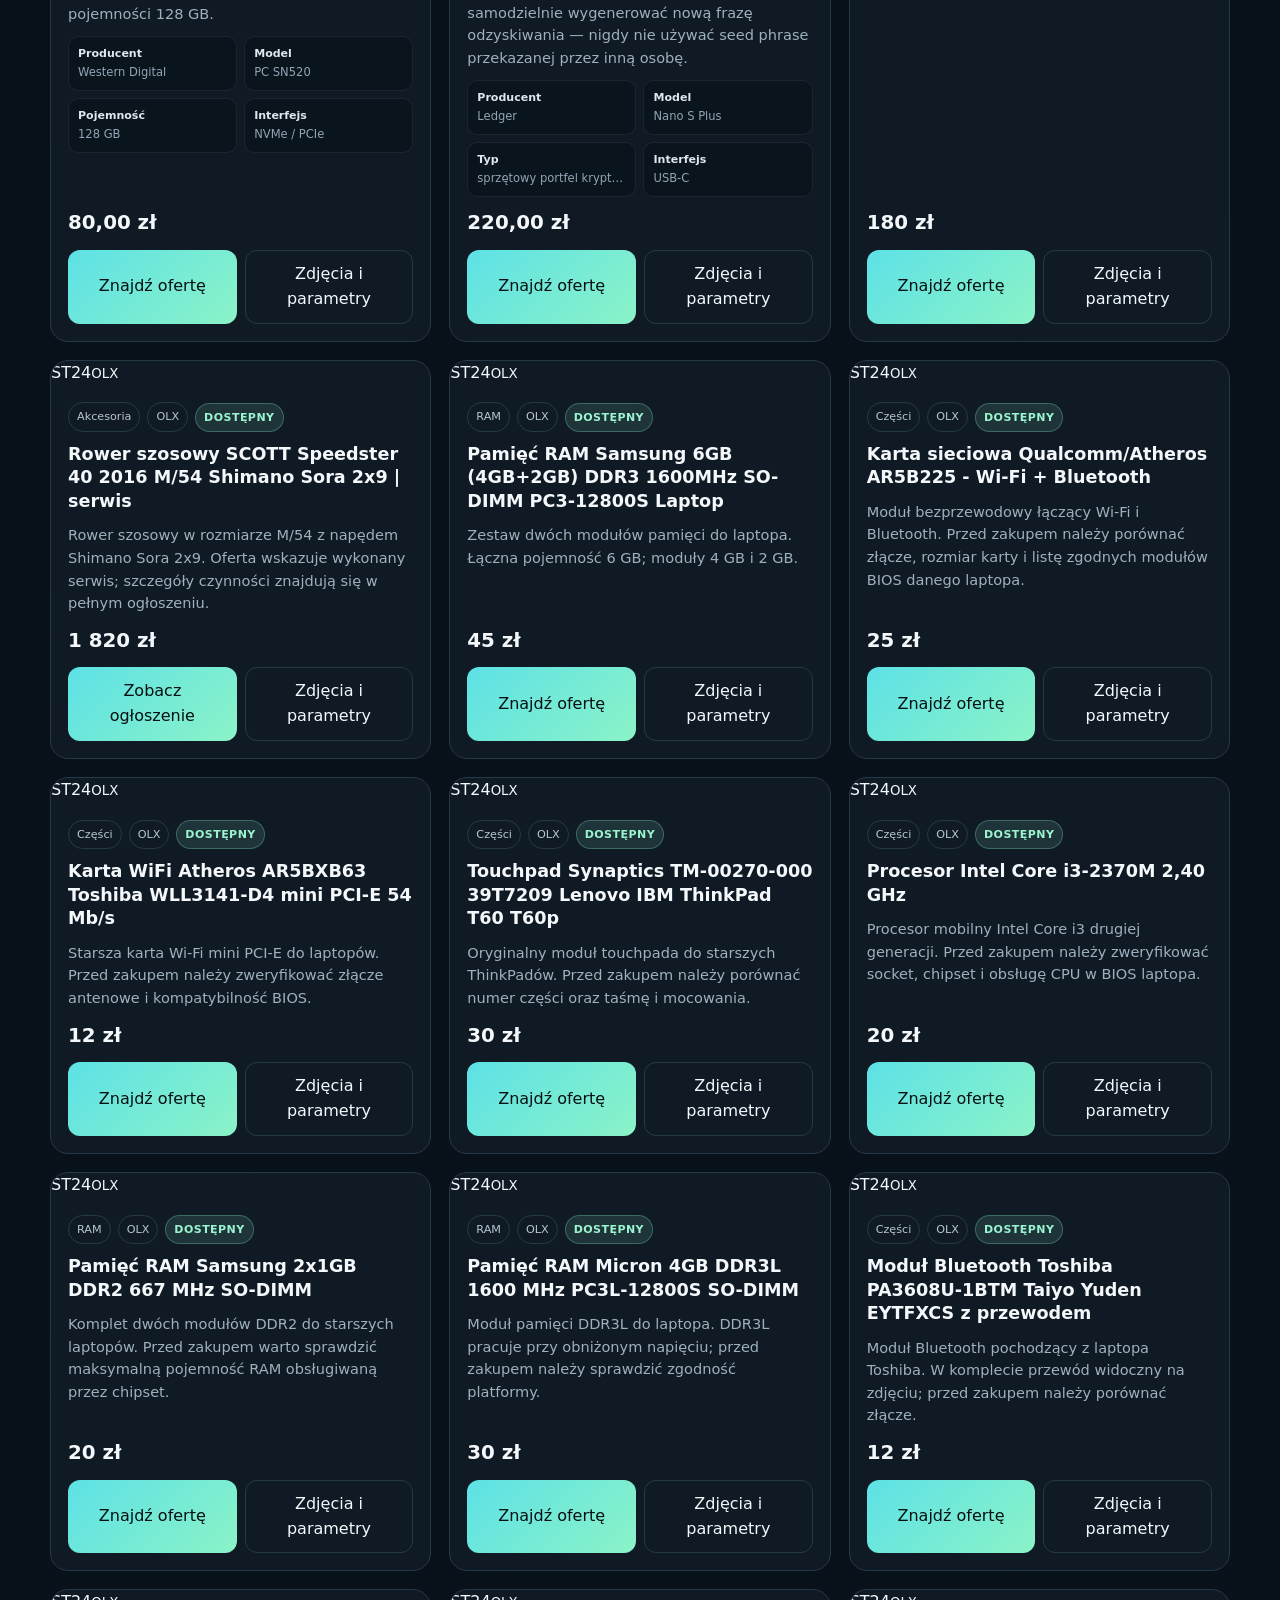
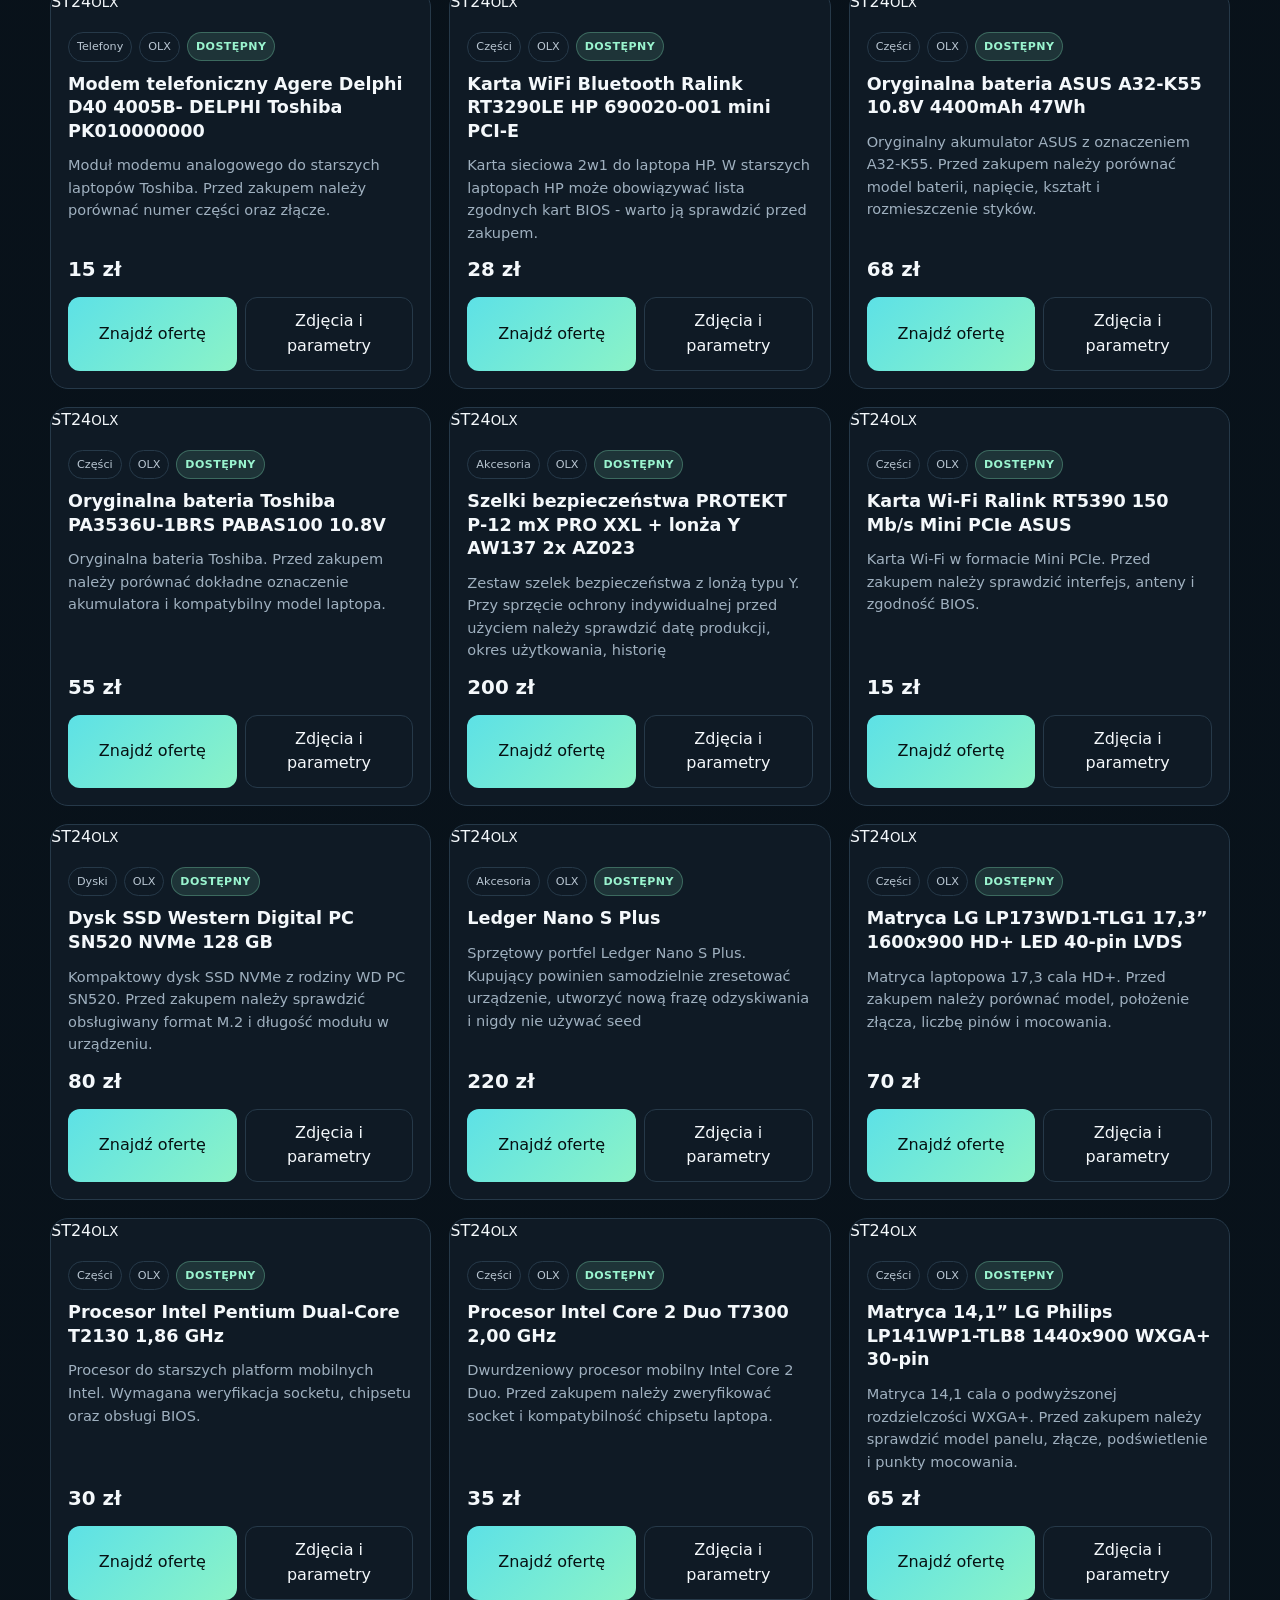
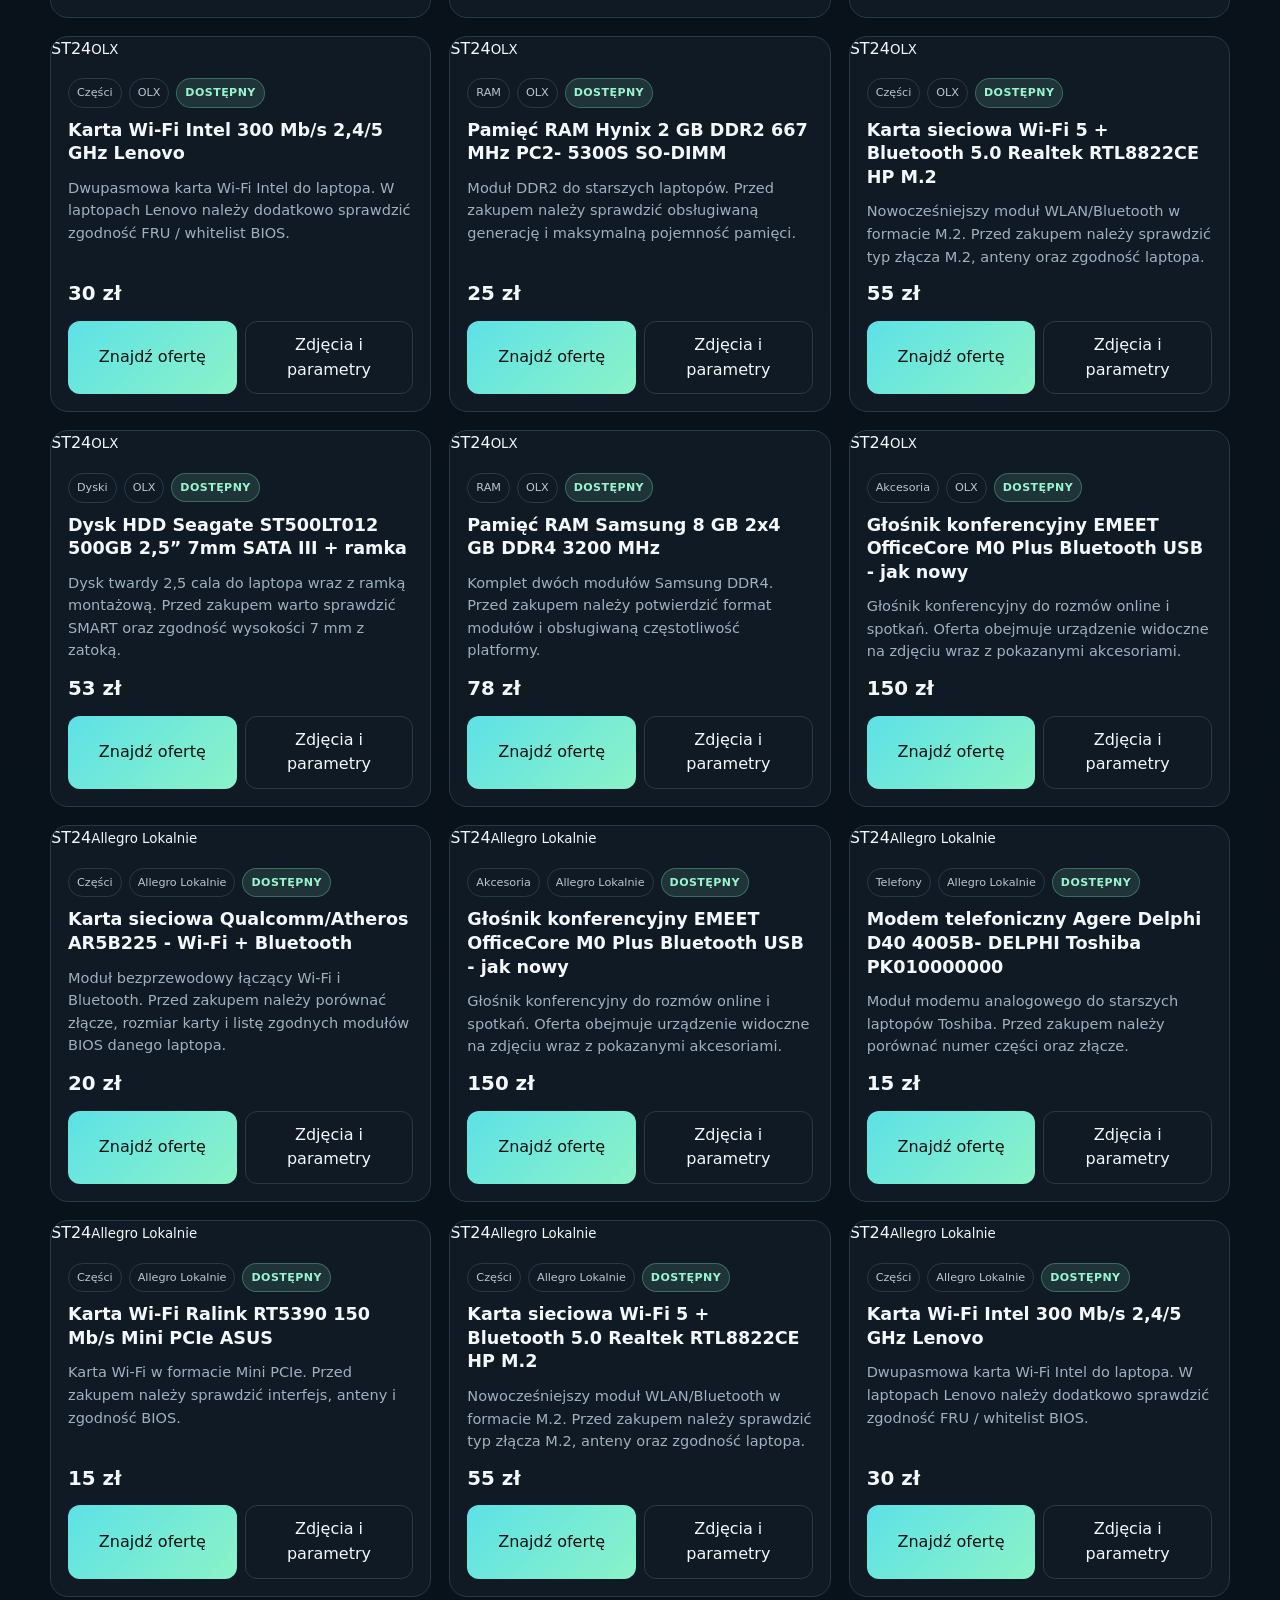
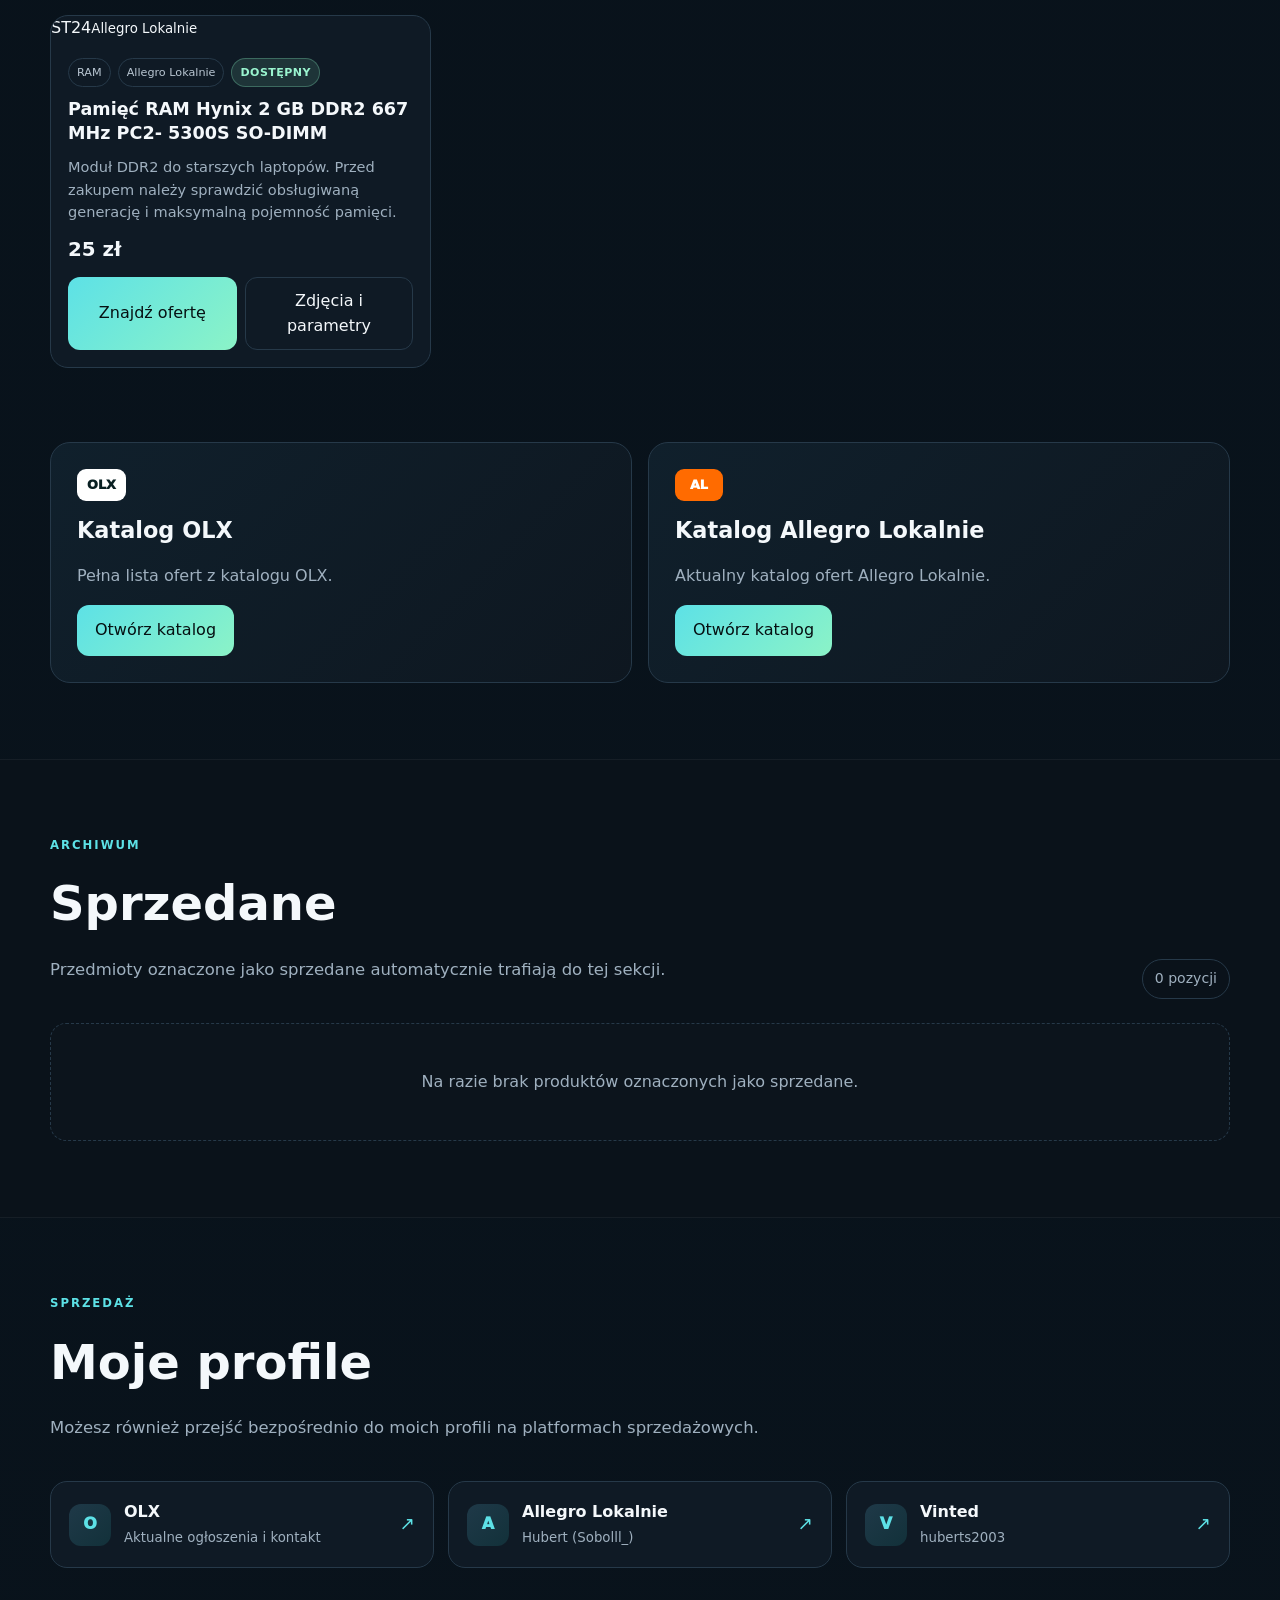
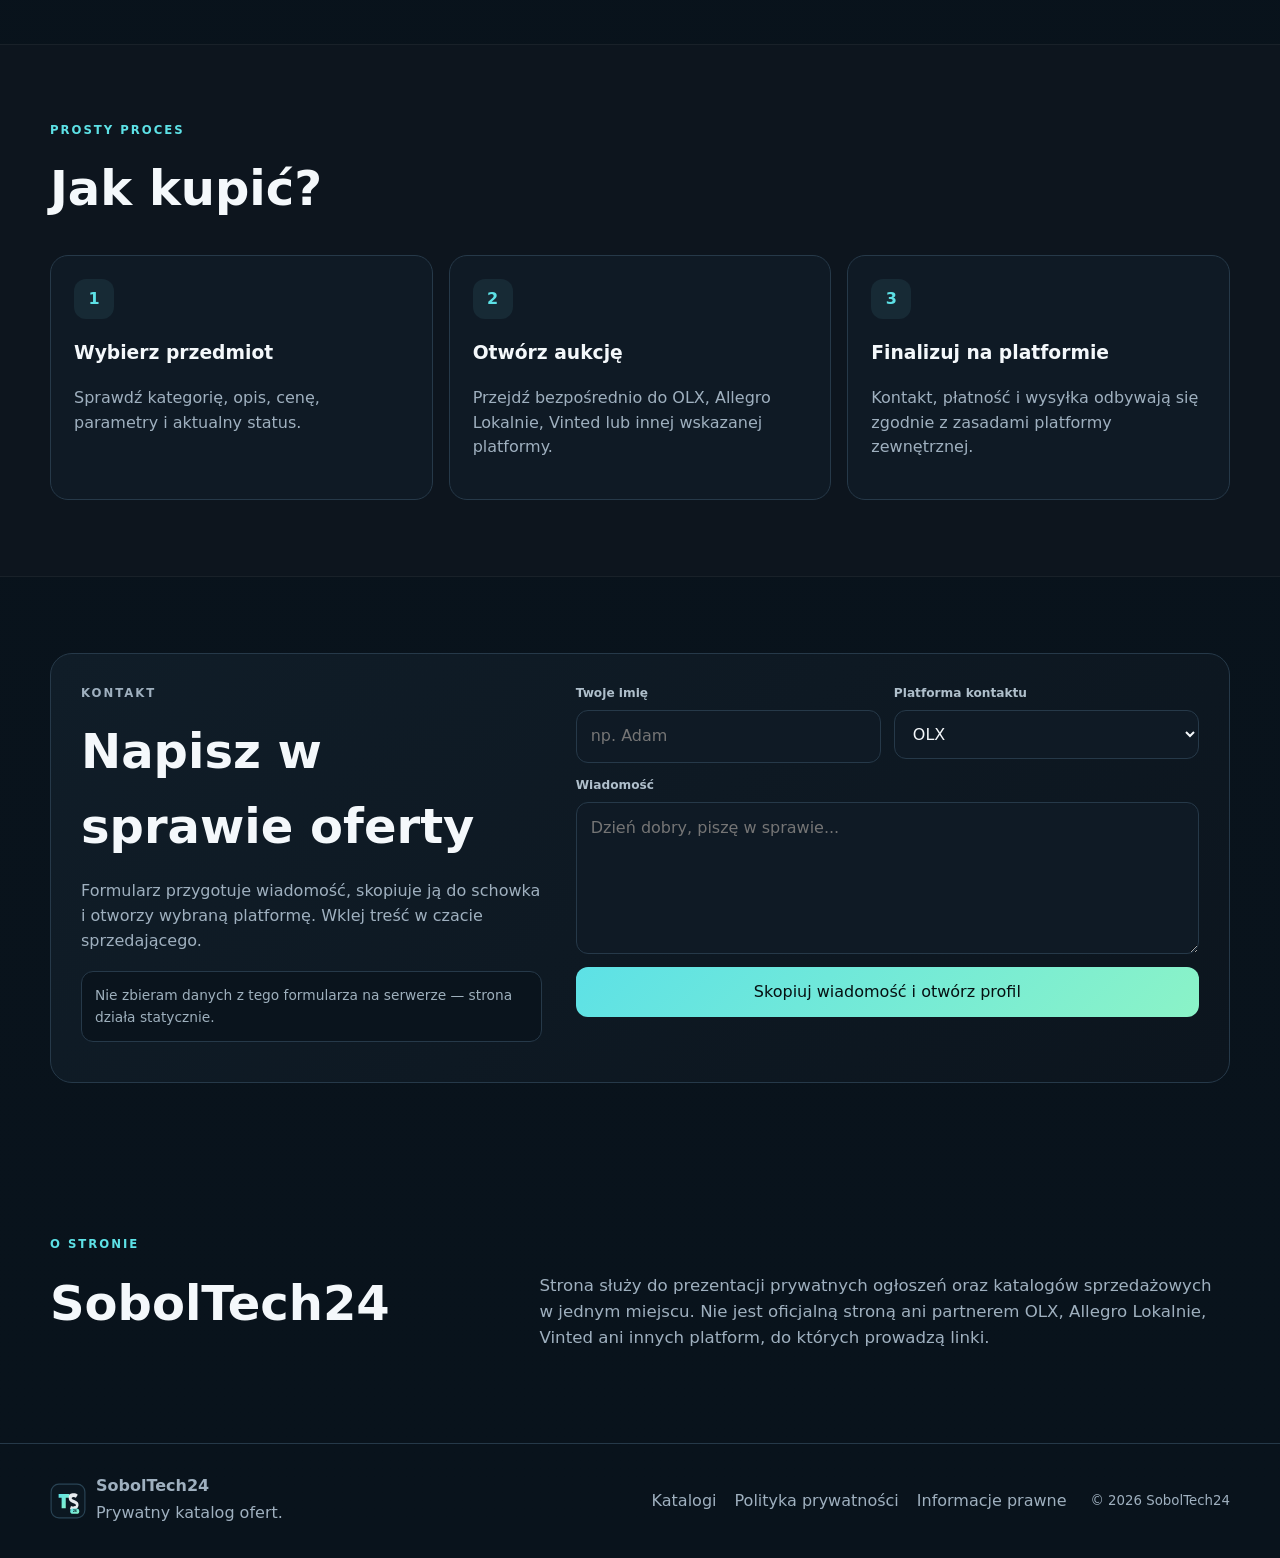
==== commit 4cd341ee: "Włącz style galerii i szczegółów ofert" ====
--- a/index.html
+++ b/index.html
@@ -8,6 +8,7 @@
   <title>SobolTech24 — sprzęt, części i elektronika</title>
   <link rel="icon" type="image/svg+xml" href="favicon.svg" />
   <link rel="stylesheet" href="styles.css" />
+  <link rel="stylesheet" href="details.css" />
 </head>
 <body>
   <header class="site-header">
@@ -71,7 +72,7 @@
           <div>
             <p class="eyebrow">AKTUALNE OFERTY</p>
             <h2>Dostępny sprzęt</h2>
-            <p class="section-copy">Filtruj po kategorii, platformie i statusie. Każda karta może pokazywać starą i aktualną cenę.</p>
+            <p class="section-copy">Filtruj po kategorii, platformie i statusie. Każda karta pokazuje cenę, parametry i dostępne zdjęcia.</p>
           </div>
           <span id="resultsCount" class="count-badge"></span>
         </div>
@@ -98,27 +99,14 @@
 
     <section class="catalog-cta">
       <div class="container catalog-cta-grid">
-        <article>
-          <span class="platform-badge olx">OLX</span>
-          <h3>Katalog OLX</h3>
-          <p>Pełna lista ofert z katalogu OLX.</p>
-          <a class="btn primary" href="katalogi.html?platform=olx">Otwórz katalog</a>
-        </article>
-        <article>
-          <span class="platform-badge allegro">AL</span>
-          <h3>Katalog Allegro Lokalnie</h3>
-          <p>Aktualny katalog ofert Allegro Lokalnie.</p>
-          <a class="btn primary" href="katalogi.html?platform=allegro">Otwórz katalog</a>
-        </article>
+        <article><span class="platform-badge olx">OLX</span><h3>Katalog OLX</h3><p>Pełna lista ofert z katalogu OLX.</p><a class="btn primary" href="katalogi.html?platform=olx">Otwórz katalog</a></article>
+        <article><span class="platform-badge allegro">AL</span><h3>Katalog Allegro Lokalnie</h3><p>Aktualny katalog ofert Allegro Lokalnie.</p><a class="btn primary" href="katalogi.html?platform=allegro">Otwórz katalog</a></article>
       </div>
     </section>
 
     <section class="sold-section" id="sprzedane">
       <div class="container">
-        <div class="section-head">
-          <div><p class="eyebrow">ARCHIWUM</p><h2>Sprzedane</h2><p class="section-copy">Przedmioty oznaczone jako sprzedane automatycznie trafiają do tej sekcji.</p></div>
-          <span id="soldResultsCount" class="count-badge"></span>
-        </div>
+        <div class="section-head"><div><p class="eyebrow">ARCHIWUM</p><h2>Sprzedane</h2><p class="section-copy">Przedmioty oznaczone jako sprzedane automatycznie trafiają do tej sekcji.</p></div><span id="soldResultsCount" class="count-badge"></span></div>
         <div id="soldGrid" class="product-grid sold-grid"></div>
       </div>
     </section>
@@ -135,50 +123,29 @@
     </section>
 
     <section class="info-section" id="jak-kupic">
-      <div class="container">
-        <p class="eyebrow">PROSTY PROCES</p>
-        <h2>Jak kupić?</h2>
-        <div class="steps">
-          <article><span>1</span><h3>Wybierz przedmiot</h3><p>Sprawdź kategorię, opis, cenę i aktualny status.</p></article>
-          <article><span>2</span><h3>Otwórz aukcję</h3><p>Przejdź bezpośrednio do OLX, Allegro Lokalnie, Vinted lub innej wskazanej platformy.</p></article>
-          <article><span>3</span><h3>Finalizuj na platformie</h3><p>Kontakt, płatność i wysyłka odbywają się zgodnie z zasadami platformy zewnętrznej.</p></article>
-        </div>
-      </div>
+      <div class="container"><p class="eyebrow">PROSTY PROCES</p><h2>Jak kupić?</h2><div class="steps">
+        <article><span>1</span><h3>Wybierz przedmiot</h3><p>Sprawdź kategorię, opis, cenę, parametry i aktualny status.</p></article>
+        <article><span>2</span><h3>Otwórz aukcję</h3><p>Przejdź bezpośrednio do OLX, Allegro Lokalnie, Vinted lub innej wskazanej platformy.</p></article>
+        <article><span>3</span><h3>Finalizuj na platformie</h3><p>Kontakt, płatność i wysyłka odbywają się zgodnie z zasadami platformy zewnętrznej.</p></article>
+      </div></div>
     </section>
 
     <section class="contact" id="kontakt">
       <div class="container contact-layout">
-        <div class="contact-intro">
-          <p class="eyebrow">KONTAKT</p>
-          <h2>Napisz w sprawie oferty</h2>
-          <p>Formularz przygotuje wiadomość, skopiuje ją do schowka i otworzy wybraną platformę. Wklej treść w czacie sprzedającego.</p>
-          <div class="contact-note">Nie zbieram danych z tego formularza na serwerze — strona działa statycznie.</div>
-        </div>
+        <div class="contact-intro"><p class="eyebrow">KONTAKT</p><h2>Napisz w sprawie oferty</h2><p>Formularz przygotuje wiadomość, skopiuje ją do schowka i otworzy wybraną platformę. Wklej treść w czacie sprzedającego.</p><div class="contact-note">Nie zbieram danych z tego formularza na serwerze — strona działa statycznie.</div></div>
         <form id="contactForm" class="contact-form">
           <label class="field"><span>Twoje imię</span><input id="contactName" name="name" maxlength="80" placeholder="np. Adam" /></label>
           <label class="field"><span>Platforma kontaktu</span><select id="contactPlatform" name="platform"><option value="olx">OLX</option><option value="allegro">Allegro Lokalnie</option><option value="vinted">Vinted</option></select></label>
           <label class="field full"><span>Wiadomość</span><textarea id="contactMessage" name="message" rows="5" required maxlength="1500" placeholder="Dzień dobry, piszę w sprawie..."></textarea></label>
-          <button class="btn primary full" type="submit">Skopiuj wiadomość i otwórz profil</button>
-          <p id="contactStatus" class="form-status full" role="status"></p>
+          <button class="btn primary full" type="submit">Skopiuj wiadomość i otwórz profil</button><p id="contactStatus" class="form-status full" role="status"></p>
         </form>
       </div>
     </section>
 
-    <section class="about" id="o-mnie">
-      <div class="container about-grid">
-        <div><p class="eyebrow">O STRONIE</p><h2>SobolTech24</h2></div>
-        <p>Strona służy do prezentacji prywatnych ogłoszeń oraz katalogów sprzedażowych w jednym miejscu. Nie jest oficjalną stroną ani partnerem OLX, Allegro Lokalnie, Vinted ani innych platform, do których prowadzą linki.</p>
-      </div>
-    </section>
+    <section class="about" id="o-mnie"><div class="container about-grid"><div><p class="eyebrow">O STRONIE</p><h2>SobolTech24</h2></div><p>Strona służy do prezentacji prywatnych ogłoszeń oraz katalogów sprzedażowych w jednym miejscu. Nie jest oficjalną stroną ani partnerem OLX, Allegro Lokalnie, Vinted ani innych platform, do których prowadzą linki.</p></div></section>
   </main>
 
-  <footer>
-    <div class="container footer-wrap">
-      <a class="footer-brand" href="#start"><img src="logo.svg" alt="" width="36" height="36" /><div><strong>SobolTech24</strong><p>Prywatny katalog ofert.</p></div></a>
-      <div class="footer-links"><a href="katalogi.html">Katalogi</a><a href="privacy.html">Polityka prywatności</a><a href="legal.html">Informacje prawne</a></div>
-      <small>© <span id="year"></span> SobolTech24</small>
-    </div>
-  </footer>
+  <footer><div class="container footer-wrap"><a class="footer-brand" href="#start"><img src="logo.svg" alt="" width="36" height="36" /><div><strong>SobolTech24</strong><p>Prywatny katalog ofert.</p></div></a><div class="footer-links"><a href="katalogi.html">Katalogi</a><a href="privacy.html">Polityka prywatności</a><a href="legal.html">Informacje prawne</a></div><small>© <span id="year"></span> SobolTech24</small></div></footer>
 
   <script src="products.js"></script>
   <script src="katalogi-data.js"></script>
--- a/styles.css
+++ b/styles.css
@@ -1,6 +1,7 @@
 :root{
-  --bg:#0a0d12;--panel:#111722;--panel2:#161d29;--text:#f4f7fb;--muted:#9ea9b8;--line:#263042;--accent:#61dafb;--accent2:#8bf3c7;--max:1180px
+  --bg:#071017;--bg2:#0a141d;--panel:#0f1a25;--panel2:#132232;--text:#f4f8fb;--muted:#9fb0bf;--line:#263949;--accent:#5de1e6;--accent2:#8bf3c7;--warning:#f5c451;--danger:#ff7d7d;--sold:#8594a3;--max:1180px
 }
-*{box-sizing:border-box}html{scroll-behavior:smooth}body{margin:0;font-family:Inter,system-ui,-apple-system,Segoe UI,Roboto,Arial,sans-serif;background:var(--bg);color:var(--text);line-height:1.55}a{color:inherit;text-decoration:none}.container{width:min(var(--max),calc(100% - 36px));margin:auto}.site-header{position:sticky;top:0;z-index:10;background:rgba(10,13,18,.84);backdrop-filter:blur(14px);border-bottom:1px solid rgba(255,255,255,.07)}.nav-wrap{height:72px;display:flex;align-items:center;justify-content:space-between}.brand{display:flex;align-items:center;gap:11px;font-weight:800;font-size:1.08rem}.brand-mark{width:38px;height:38px;border-radius:11px;background:linear-gradient(135deg,var(--accent),var(--accent2));display:grid;place-items:center;color:#071014;font-weight:900}.site-header nav{display:flex;gap:26px}.site-header nav a{color:#cbd3de}.site-header nav a:hover{color:#fff}.menu-btn{display:none;background:transparent;border:0;color:#fff;font-size:1.4rem}.hero{padding:90px 0 76px;background:radial-gradient(circle at 80% 10%,rgba(97,218,251,.12),transparent 35%),radial-gradient(circle at 20% 10%,rgba(139,243,199,.08),transparent 28%)}.hero-grid{display:grid;grid-template-columns:1.35fr .65fr;gap:50px;align-items:center}.eyebrow{font-size:.75rem;font-weight:800;letter-spacing:.16em;color:var(--accent);margin:0 0 12px}.hero h1{font-size:clamp(2.5rem,6vw,5.2rem);line-height:.98;margin:0 0 24px;max-width:900px}.hero-text{max-width:720px;color:var(--muted);font-size:1.08rem}.hero-actions{display:flex;gap:12px;margin-top:30px}.btn{display:inline-flex;align-items:center;justify-content:center;padding:13px 18px;border-radius:12px;font-weight:800;border:1px solid var(--line);transition:.2s}.btn.primary{background:linear-gradient(135deg,var(--accent),var(--accent2));color:#061012;border:0}.btn.primary:hover{transform:translateY(-1px);filter:brightness(1.05)}.btn.ghost:hover{background:#151c26}.trust-row{display:flex;flex-wrap:wrap;gap:18px;margin-top:30px;color:#b9c3d0;font-size:.91rem}.hero-card{background:linear-gradient(180deg,#141b26,#0f141d);border:1px solid var(--line);border-radius:24px;padding:30px;box-shadow:0 20px 70px rgba(0,0,0,.25)}.hero-card h2{margin:10px 0}.hero-card p{color:var(--muted)}.status-dot{width:12px;height:12px;border-radius:50%;background:var(--accent2);box-shadow:0 0 0 7px rgba(139,243,199,.1)}.catalog{padding:82px 0}.section-head{display:flex;align-items:end;justify-content:space-between;margin-bottom:24px}.section-head h2,.info-section h2,.about h2,.contact h2{font-size:clamp(2rem,4vw,3rem);margin:0}.count-badge{padding:8px 12px;border:1px solid var(--line);border-radius:999px;color:var(--muted);font-size:.9rem}.filters{display:grid;grid-template-columns:1.5fr .7fr .7fr;gap:12px;margin-bottom:28px}.filters input,.filters select{width:100%;background:var(--panel);border:1px solid var(--line);color:var(--text);padding:13px 14px;border-radius:12px;outline:none}.filters input:focus,.filters select:focus{border-color:#4d99ad}.product-grid{display:grid;grid-template-columns:repeat(3,1fr);gap:18px}.product-card{overflow:hidden;background:var(--panel);border:1px solid var(--line);border-radius:18px;display:flex;flex-direction:column}.product-card img{width:100%;height:220px;object-fit:cover;background:#0d1118}.product-body{padding:18px;display:flex;flex-direction:column;gap:12px;flex:1}.meta{display:flex;gap:8px;flex-wrap:wrap}.chip{font-size:.72rem;padding:5px 8px;border:1px solid var(--line);border-radius:999px;color:#b9c4d2}.product-card h3{margin:0;font-size:1.12rem}.desc{color:var(--muted);font-size:.92rem;margin:0}.price{font-size:1.25rem;font-weight:900;margin-top:auto}.product-actions{display:flex;gap:8px}.product-actions .btn{flex:1;padding:11px}.empty{grid-column:1/-1;padding:50px;text-align:center;border:1px dashed var(--line);border-radius:16px;color:var(--muted)}.info-section{padding:80px 0;background:#0d1118;border-top:1px solid rgba(255,255,255,.05);border-bottom:1px solid rgba(255,255,255,.05)}.steps{display:grid;grid-template-columns:repeat(3,1fr);gap:16px;margin-top:30px}.steps article{background:var(--panel);border:1px solid var(--line);padding:24px;border-radius:18px}.steps span{display:grid;place-items:center;width:40px;height:40px;border-radius:12px;background:#17222d;color:var(--accent);font-weight:900}.steps p{color:var(--muted)}.about{padding:80px 0}.about-grid{display:grid;grid-template-columns:.8fr 1.2fr;gap:50px;align-items:start}.about-grid>p{color:var(--muted);font-size:1.05rem;margin-top:38px}.contact{padding:20px 0 90px}.contact-card{background:linear-gradient(135deg,#131d28,#10161f);border:1px solid var(--line);border-radius:22px;padding:30px;display:flex;align-items:center;justify-content:space-between;gap:25px}.contact-card p{color:var(--muted);max-width:760px}footer{border-top:1px solid var(--line);padding:30px 0;color:var(--muted)}.footer-wrap{display:grid;grid-template-columns:1fr auto auto;gap:24px;align-items:center}.footer-wrap p{margin:3px 0}.footer-links{display:flex;gap:18px}.legal-page{padding:70px 0;max-width:850px}.legal-page h1{font-size:2.6rem}.legal-page h2{margin-top:32px}.legal-page p,.legal-page li{color:#b6c0cc}
-@media(max-width:900px){.hero-grid,.about-grid{grid-template-columns:1fr}.product-grid{grid-template-columns:repeat(2,1fr)}.filters{grid-template-columns:1fr 1fr}.filters input{grid-column:1/-1}.steps{grid-template-columns:1fr}.footer-wrap{grid-template-columns:1fr}.hero{padding-top:64px}}
-@media(max-width:640px){.menu-btn{display:block}.site-header nav{display:none;position:absolute;top:72px;left:0;right:0;background:#0e131b;border-bottom:1px solid var(--line);padding:18px;flex-direction:column}.site-header nav.open{display:flex}.product-grid{grid-template-columns:1fr}.filters{grid-template-columns:1fr}.filters input{grid-column:auto}.hero h1{font-size:2.6rem}.contact-card{align-items:flex-start;flex-direction:column}.trust-row{flex-direction:column;gap:8px}.footer-links{flex-direction:column;gap:8px}}
+*{box-sizing:border-box}html{scroll-behavior:smooth}body{margin:0;font-family:Inter,system-ui,-apple-system,Segoe UI,Roboto,Arial,sans-serif;background:linear-gradient(180deg,var(--bg),#081119 40%,#09131c);color:var(--text);line-height:1.55}a{color:inherit;text-decoration:none}.container{width:min(var(--max),calc(100% - 36px));margin:auto}.site-header{position:sticky;top:0;z-index:20;background:rgba(7,16,23,.88);backdrop-filter:blur(16px);border-bottom:1px solid rgba(255,255,255,.07)}.nav-wrap{min-height:74px;display:flex;align-items:center;justify-content:space-between;gap:22px}.brand{display:flex;align-items:center;gap:11px;min-width:0}.brand-logo{width:44px;height:44px;flex:0 0 auto}.brand-copy{display:flex;flex-direction:column;line-height:1.15}.brand-copy strong{font-size:1.08rem}.brand-copy small{color:var(--muted);font-size:.7rem;margin-top:4px}.site-header nav{display:flex;gap:24px;align-items:center}.site-header nav a{color:#cbd5df;font-size:.94rem}.site-header nav a:hover{color:#fff}.menu-btn{display:none;background:transparent;border:1px solid var(--line);border-radius:10px;color:#fff;font-size:1.3rem;padding:8px 11px}.hero{padding:86px 0 70px;background:radial-gradient(circle at 82% 9%,rgba(93,225,230,.15),transparent 34%),radial-gradient(circle at 18% 8%,rgba(139,243,199,.08),transparent 27%)}.hero-grid{display:grid;grid-template-columns:1.28fr .72fr;gap:48px;align-items:center}.eyebrow{font-size:.73rem;font-weight:900;letter-spacing:.17em;color:var(--accent);margin:0 0 12px}.hero h1{font-size:clamp(2.55rem,5.6vw,5.1rem);line-height:1;margin:0 0 24px;max-width:900px}.hero-text,.section-copy{max-width:760px;color:var(--muted);font-size:1.03rem}.hero-actions{display:flex;gap:12px;margin-top:30px;flex-wrap:wrap}.btn{display:inline-flex;align-items:center;justify-content:center;gap:7px;padding:13px 18px;border-radius:12px;font-weight:850;border:1px solid var(--line);transition:.2s;cursor:pointer;font:inherit}.btn.primary{background:linear-gradient(135deg,var(--accent),var(--accent2));color:#061012;border:0}.btn.primary:hover{transform:translateY(-1px);filter:brightness(1.05)}.btn.ghost{background:transparent;color:var(--text)}.btn.ghost:hover{background:#12202c}.trust-row{display:flex;flex-wrap:wrap;gap:18px;margin-top:28px;color:#becbd6;font-size:.9rem}.hero-card{background:linear-gradient(180deg,#13202d,#0d1721);border:1px solid var(--line);border-radius:24px;padding:28px;box-shadow:0 24px 80px rgba(0,0,0,.26)}.hero-card-top{display:flex;gap:10px;align-items:center;color:#b9c9d5;font-size:.87rem}.hero-card h2{margin:16px 0 8px;font-size:1.8rem}.hero-card p{color:var(--muted)}.status-dot{width:11px;height:11px;border-radius:50%;background:var(--accent2);box-shadow:0 0 0 7px rgba(139,243,199,.09)}.mini-stats{display:grid;grid-template-columns:1fr 1fr;gap:10px;margin-top:22px}.mini-stats div{background:#0a131b;border:1px solid var(--line);border-radius:14px;padding:14px}.mini-stats b{font-size:1.65rem;display:block}.mini-stats span{color:var(--muted);font-size:.78rem}.stats-section{padding:0 0 24px}.stats-grid{display:grid;grid-template-columns:repeat(4,1fr);gap:12px}.stats-grid article{background:var(--panel);border:1px solid var(--line);border-radius:16px;padding:18px 20px}.stat-label{display:block;color:var(--muted);font-size:.82rem}.stats-grid strong{font-size:1.9rem;margin-top:4px;display:block}.catalog{padding:74px 0}.section-head{display:flex;align-items:end;justify-content:space-between;gap:24px;margin-bottom:24px}.section-head h2,.info-section h2,.about h2,.contact h2,.sold-section h2,.profiles h2{font-size:clamp(2rem,4vw,3rem);margin:0}.count-badge{padding:8px 12px;border:1px solid var(--line);border-radius:999px;color:var(--muted);font-size:.88rem;white-space:nowrap}.category-chips{display:flex;gap:9px;flex-wrap:wrap;margin-bottom:18px}.category-chip{background:#0e1822;border:1px solid var(--line);color:#c7d3dc;padding:9px 13px;border-radius:999px;cursor:pointer;font-weight:750}.category-chip:hover,.category-chip.active{border-color:#4eb9bc;color:#071017;background:linear-gradient(135deg,var(--accent),var(--accent2))}.filters{display:grid;grid-template-columns:1.5fr .72fr .72fr;gap:12px;margin-bottom:28px}.field{display:flex;flex-direction:column;gap:7px}.field>span{font-size:.76rem;color:#afbfcb;font-weight:750}.field input,.field select,.field textarea{width:100%;background:var(--panel);border:1px solid var(--line);color:var(--text);padding:13px 14px;border-radius:12px;outline:none;font:inherit}.field textarea{resize:vertical;min-height:130px}.field input:focus,.field select:focus,.field textarea:focus{border-color:#4ebfc4;box-shadow:0 0 0 3px rgba(93,225,230,.08)}.product-grid{display:grid;grid-template-columns:repeat(3,1fr);gap:18px}.product-card{overflow:hidden;background:var(--panel);border:1px solid var(--line);border-radius:18px;display:flex;flex-direction:column;position:relative}.product-card img{width:100%;height:220px;object-fit:cover;background:#0b141d}.product-card.sold-card img{filter:grayscale(.8);opacity:.7}.product-body{padding:17px;display:flex;flex-direction:column;gap:11px;flex:1}.meta{display:flex;gap:7px;flex-wrap:wrap;align-items:center}.chip{font-size:.7rem;padding:5px 8px;border:1px solid var(--line);border-radius:999px;color:#b9c6d2}.status-chip{font-size:.69rem;padding:5px 8px;border-radius:999px;font-weight:900;text-transform:uppercase;letter-spacing:.04em}.status-available{background:rgba(139,243,199,.12);color:#9af4cf;border:1px solid rgba(139,243,199,.28)}.status-reserved{background:rgba(245,196,81,.12);color:#ffd979;border:1px solid rgba(245,196,81,.3)}.status-sold{background:rgba(133,148,163,.14);color:#b8c2cc;border:1px solid rgba(133,148,163,.28)}.product-card h3{margin:0;font-size:1.1rem;line-height:1.34}.desc{color:var(--muted);font-size:.91rem;margin:0}.price-row{display:flex;align-items:baseline;gap:9px;margin-top:auto;flex-wrap:wrap}.price{font-size:1.24rem;font-weight:900}.old-price{color:#778794;text-decoration:line-through;font-size:.88rem}.discount{font-size:.7rem;color:#071017;background:var(--accent2);font-weight:900;border-radius:999px;padding:3px 7px}.product-actions{display:flex;gap:8px}.product-actions .btn{flex:1;padding:11px}.empty{grid-column:1/-1;padding:46px 28px;text-align:center;border:1px dashed var(--line);border-radius:16px;color:var(--muted);background:rgba(255,255,255,.01)}.catalog-cta{padding:0 0 76px}.catalog-cta-grid{display:grid;grid-template-columns:1fr 1fr;gap:16px}.catalog-cta article{background:linear-gradient(135deg,#10202c,#0e1720);border:1px solid var(--line);border-radius:20px;padding:26px}.catalog-cta h3{font-size:1.4rem;margin:12px 0 6px}.catalog-cta p{color:var(--muted)}.platform-badge{display:inline-grid;place-items:center;min-width:48px;height:32px;padding:0 10px;border-radius:9px;font-weight:950;font-size:.8rem}.platform-badge.olx{background:#fff;color:#092022}.platform-badge.allegro{background:#ff6b00;color:#fff}.sold-section{padding:76px 0;background:#0a121a;border-top:1px solid rgba(255,255,255,.05);border-bottom:1px solid rgba(255,255,255,.05)}.profiles{padding:76px 0}.profile-grid{display:grid;grid-template-columns:repeat(3,1fr);gap:14px}.profile-card{background:var(--panel);border:1px solid var(--line);border-radius:17px;padding:18px;display:grid;grid-template-columns:auto 1fr auto;gap:13px;align-items:center;transition:.2s}.profile-card:hover{transform:translateY(-2px);border-color:#3e657b}.profile-icon{width:42px;height:42px;border-radius:12px;background:linear-gradient(135deg,#1f3948,#12313a);display:grid;place-items:center;color:var(--accent);font-weight:950}.profile-card strong{display:block}.profile-card small{display:block;color:var(--muted);margin-top:3px}.arrow{color:var(--accent);font-size:1.15rem}.info-section{padding:76px 0;background:#0d151e;border-top:1px solid rgba(255,255,255,.05);border-bottom:1px solid rgba(255,255,255,.05)}.steps{display:grid;grid-template-columns:repeat(3,1fr);gap:16px;margin-top:30px}.steps article{background:var(--panel);border:1px solid var(--line);padding:23px;border-radius:18px}.steps span{display:grid;place-items:center;width:40px;height:40px;border-radius:12px;background:#172a35;color:var(--accent);font-weight:900}.steps p{color:var(--muted)}.contact{padding:76px 0}.contact-layout{display:grid;grid-template-columns:.85fr 1.15fr;gap:34px;background:linear-gradient(135deg,#101d28,#0c151e);border:1px solid var(--line);border-radius:22px;padding:30px}.contact-intro p{color:var(--muted)}.contact-note{margin-top:18px;background:#0a141d;border:1px solid var(--line);border-radius:12px;padding:13px;color:#9eb0bd;font-size:.86rem}.contact-form{display:grid;grid-template-columns:1fr 1fr;gap:13px}.full{grid-column:1/-1}.form-status{margin:0;color:var(--accent2);min-height:22px;font-size:.88rem}.about{padding:76px 0}.about-grid{display:grid;grid-template-columns:.78fr 1.22fr;gap:48px;align-items:start}.about-grid>p{color:var(--muted);font-size:1.04rem;margin-top:38px}footer{border-top:1px solid var(--line);padding:30px 0;color:var(--muted)}.footer-wrap{display:grid;grid-template-columns:1fr auto auto;gap:24px;align-items:center}.footer-brand{display:flex;align-items:center;gap:10px}.footer-brand p{margin:2px 0}.footer-links{display:flex;gap:18px}.legal-page{padding:70px 0;max-width:850px}.legal-page h1{font-size:2.6rem}.legal-page h2{margin-top:32px}.legal-page p,.legal-page li{color:#b6c0cc}
+@media(max-width:980px){.hero-grid,.contact-layout,.about-grid{grid-template-columns:1fr}.stats-grid{grid-template-columns:repeat(2,1fr)}.product-grid{grid-template-columns:repeat(2,1fr)}.filters{grid-template-columns:1fr 1fr}.search-field{grid-column:1/-1}.profile-grid{grid-template-columns:1fr}.steps{grid-template-columns:1fr}.hero{padding-top:62px}.contact-layout{padding:24px}}
+@media(max-width:720px){.container{width:min(var(--max),calc(100% - 24px))}.menu-btn{display:block}.site-header nav{display:none;position:absolute;top:74px;left:0;right:0;background:#08131c;border-bottom:1px solid var(--line);padding:16px 20px 22px;flex-direction:column;align-items:flex-start;gap:15px}.site-header nav.open{display:flex}.brand-copy small{display:none}.hero{padding:52px 0 48px}.hero h1{font-size:clamp(2.25rem,12vw,3.3rem)}.hero-actions .btn{width:100%}.trust-row{flex-direction:column;gap:7px}.stats-grid{grid-template-columns:1fr 1fr}.stats-grid article{padding:15px}.stats-grid strong{font-size:1.55rem}.section-head{align-items:flex-start;flex-direction:column}.count-badge{align-self:flex-start}.product-grid{grid-template-columns:1fr}.filters{grid-template-columns:1fr}.search-field{grid-column:auto}.catalog-cta-grid{grid-template-columns:1fr}.contact-form{grid-template-columns:1fr}.full{grid-column:auto}.footer-wrap{grid-template-columns:1fr;gap:18px}.footer-links{flex-direction:column;gap:8px}.category-chips{overflow-x:auto;flex-wrap:nowrap;padding-bottom:4px;scrollbar-width:none}.category-chips::-webkit-scrollbar{display:none}.category-chip{white-space:nowrap}.product-card img{height:205px}}
+@media(max-width:420px){.stats-grid{grid-template-columns:1fr}.mini-stats{grid-template-columns:1fr}.hero-card{padding:22px}.contact-layout{padding:20px}.brand-logo{width:40px;height:40px}}
--- a/details.css
+++ b/details.css
@@ -0,0 +1 @@
+body.modal-open{overflow:hidden}.product-image-button{display:block;width:100%;padding:0;border:0;background:#0b141d;cursor:zoom-in}.product-image-button img{display:block;width:100%;height:220px;object-fit:contain;background:#eef2f4}.spec-preview{list-style:none;margin:0;padding:0;display:grid;grid-template-columns:1fr 1fr;gap:7px}.spec-preview li{min-width:0;padding:8px 9px;border:1px solid rgba(255,255,255,.07);border-radius:10px;background:#0a141d;display:flex;flex-direction:column;gap:2px}.spec-preview b{font-size:.69rem;color:#dce7ef}.spec-preview span{font-size:.72rem;color:#91a4b4;white-space:nowrap;overflow:hidden;text-overflow:ellipsis}.product-actions{display:grid;grid-template-columns:1fr 1fr;gap:8px}.product-actions .btn{min-width:0;text-align:center}.details-modal{position:fixed;inset:0;z-index:1000;display:none;place-items:center;padding:18px}.details-modal.open{display:grid}.details-backdrop{position:absolute;inset:0;background:rgba(0,0,0,.82);backdrop-filter:blur(8px)}.details-panel{position:relative;z-index:1;width:min(1080px,100%);max-height:94vh;overflow:auto;background:linear-gradient(145deg,#0d1822,#0a131b);border:1px solid #294052;border-radius:22px;box-shadow:0 30px 120px rgba(0,0,0,.55);padding:24px;display:grid;grid-template-columns:minmax(0,1.15fr) minmax(320px,.85fr);gap:26px}.details-close{position:absolute;right:14px;top:12px;z-index:4;width:40px;height:40px;border-radius:50%;border:1px solid #32495a;background:#0b151e;color:#fff;font-size:1.7rem;line-height:1;cursor:pointer}.details-close:hover{background:#162633}.details-gallery,.details-info{min-width:0}.gallery-stage{height:460px;border-radius:16px;border:1px solid #263949;background:#eef2f4;display:grid;place-items:center;overflow:hidden}.gallery-stage img{width:100%;height:100%;object-fit:contain;transition:transform .25s ease}.gallery-stage.zoomed{cursor:zoom-out}.gallery-stage.zoomed img{transform:scale(1.75)}.gallery-controls{display:flex;align-items:center;justify-content:center;gap:14px;margin-top:12px;color:#9fb0bf}.gallery-controls button{width:38px;height:34px;border:1px solid #263949;border-radius:9px;background:#101c27;color:#fff;font-size:1.5rem;cursor:pointer}.gallery-controls button:hover{border-color:#5de1e6}.gallery-thumbs{display:flex;gap:8px;overflow-x:auto;padding:10px 2px 4px}.gallery-thumbs button{position:relative;flex:0 0 86px;height:64px;padding:3px;border:1px solid #263949;border-radius:9px;background:#101923;cursor:pointer;overflow:hidden}.gallery-thumbs button.active{border-color:#5de1e6;box-shadow:0 0 0 2px rgba(93,225,230,.13)}.gallery-thumbs img{width:100%;height:100%;object-fit:contain;background:#eef2f4;border-radius:5px}.zoom-badge{position:absolute;right:5px;bottom:4px;width:20px;height:20px;border-radius:50%;display:grid;place-items:center;background:#071017;color:#8bf3c7;font-weight:900}.gallery-note{margin:7px 0 0;color:#7f92a2;font-size:.76rem}.details-info{padding:10px 4px 4px}.details-info h2{font-size:clamp(1.5rem,3vw,2.3rem);line-height:1.15;margin:15px 0 12px;padding-right:34px}.details-description{color:#9fb0bf;margin:0 0 16px}.details-info>.price-row{margin:0 0 24px}.details-info h3{margin:18px 0 10px;font-size:1rem}.details-specs{display:grid;grid-template-columns:1fr 1fr;gap:8px}.details-spec{border:1px solid #253948;border-radius:11px;background:#09131c;padding:10px 11px;display:flex;flex-direction:column;gap:3px;min-width:0}.details-spec span{font-size:.69rem;color:#8095a5}.details-spec b{font-size:.86rem;color:#eef5f8;overflow-wrap:anywhere}.empty-spec{grid-column:1/-1;color:#9fb0bf}.details-actions{margin-top:20px;display:flex}.details-actions .btn{min-width:190px}.product-card img{object-fit:contain;background:#eef2f4}@media(max-width:820px){.details-panel{grid-template-columns:1fr;padding:18px;gap:18px}.gallery-stage{height:min(52vh,420px)}.details-specs{grid-template-columns:1fr 1fr}}@media(max-width:720px){.product-actions{grid-template-columns:1fr}.product-image-button img{height:205px}.details-modal{padding:8px}.details-panel{border-radius:15px;max-height:96vh}.gallery-stage{height:320px}.details-specs{grid-template-columns:1fr}.spec-preview{grid-template-columns:1fr 1fr}.details-info h2{font-size:1.45rem}.details-actions .btn{width:100%}}@media(max-width:430px){.gallery-stage{height:260px}.spec-preview{grid-template-columns:1fr}.gallery-thumbs button{flex-basis:74px;height:56px}}
